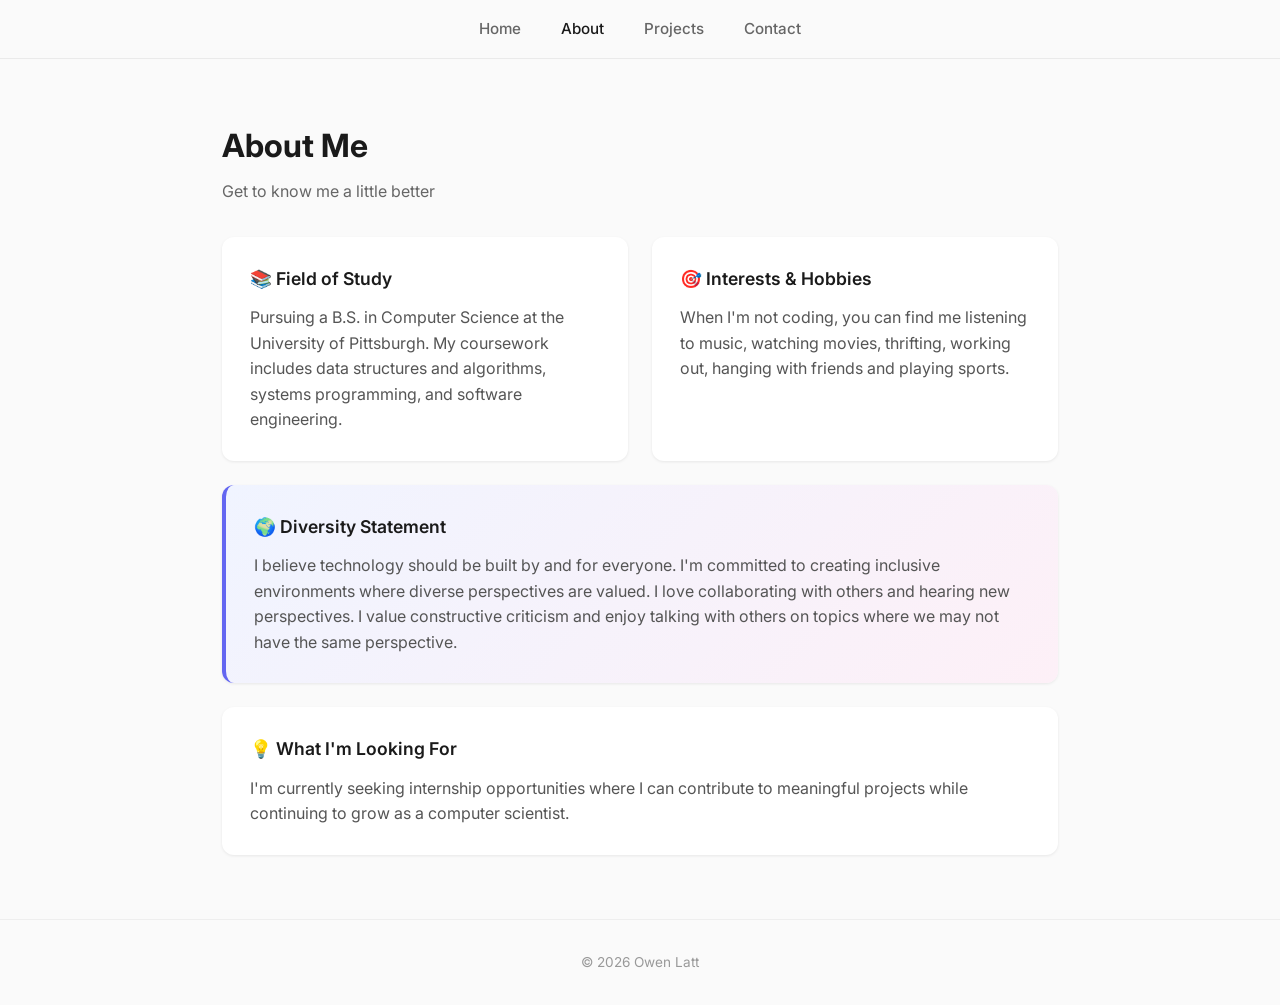
==== about.html @ 7dfe7a61 "changes" ====
<!DOCTYPE html>
<html lang="en">
<head>
  <meta charset="UTF-8">
  <meta name="viewport" content="width=device-width, initial-scale=1.0">
  <title>About | Owen Latt</title>
  <link rel="preconnect" href="https://fonts.googleapis.com">
  <link href="https://fonts.googleapis.com/css2?family=Inter:wght@400;500;600;700&display=swap" rel="stylesheet">
  <link rel="stylesheet" href="styles.css">
</head>
<body>
  <nav>
    <ul>
      <li><a href="index.html">Home</a></li>
      <li><a href="about.html" class="active">About</a></li>
      <li><a href="projects.html">Projects</a></li>
      <li><a href="contact.html">Contact</a></li>
    </ul>
  </nav>

  <div class="container">
    <div class="page-header">
      <h1>About Me</h1>
      <p>Get to know me a little better</p>
    </div>

    <div class="about-grid">
      <div class="about-card">
        <h3>📚 Field of Study</h3>
        <p>
          Pursuing a B.S. in Computer Science at the University of Pittsburgh. 
          My coursework includes data structures and algorithms, systems programming, 
          and software engineering. 
        </p>
      </div>

      <div class="about-card">
        <h3>🎯 Interests & Hobbies</h3>
        <p>
          When I'm not coding, you can find me listening to music, watching movies, thrifting, working out, hanging with friends and playing sports.
        </p>
      </div>

      <div class="about-card full-width diversity-card">
        <h3>🌍 Diversity Statement</h3>
        <p>
          I believe technology should be built by and for everyone. I'm committed 
          to creating inclusive environments where diverse perspectives are valued. 
          I love collaborating with others and hearing new perspectives. I value
          constructive criticism and enjoy talking with others on topics where 
          we may not have the same perspective. 
        </p>
      </div>

      <div class="about-card full-width">
        <h3>💡 What I'm Looking For</h3>
        <p>
          I'm currently seeking internship opportunities where I can contribute to 
          meaningful projects while continuing to grow as a computer scientist. 
        </p>
      </div>
    </div>
  </div>

  <footer>
    <p>© 2026 Owen Latt</p>
  </footer>
</body>
</html>
---- styles.css ----
/* ===== BASE STYLES ===== */
* { margin: 0; padding: 0; box-sizing: border-box; }

body {
  font-family: 'Inter', -apple-system, BlinkMacSystemFont, sans-serif;
  background: #fafafa;
  color: #1a1a1a;
  line-height: 1.6;
}

.container {
  max-width: 900px;
  margin: 0 auto;
  padding: 0 2rem;
}

/* ===== NAVIGATION ===== */
nav {
  position: fixed;
  top: 0;
  width: 100%;
  background: rgba(250, 250, 250, 0.9);
  backdrop-filter: blur(10px);
  border-bottom: 1px solid #eaeaea;
  z-index: 100;
  padding: 1rem 2rem;
}

nav ul {
  max-width: 1200px;
  margin: 0 auto;
  display: flex;
  justify-content: center;
  gap: 2.5rem;
  list-style: none;
}

nav a {
  text-decoration: none;
  color: #666;
  font-size: 0.95rem;
  font-weight: 500;
  transition: color 0.2s;
}

nav a:hover, nav a.active {
  color: #1a1a1a;
}

/* ===== HERO SECTION ===== */
.hero {
  min-height: 100vh;
  display: flex;
  flex-direction: column;
  justify-content: center;
  padding-top: 80px;
}

.hero-content {
  display: flex;
  align-items: center;
  gap: 3rem;
}

.hero-text h1 {
  font-size: 2.5rem;
  font-weight: 700;
  margin-bottom: 0.5rem;
}

.wave {
  display: inline-block;
  animation: wave 2s infinite;
  transform-origin: 70% 70%;
}

@keyframes wave {
  0%, 100% { transform: rotate(0deg); }
  25% { transform: rotate(20deg); }
  50% { transform: rotate(0deg); }
  75% { transform: rotate(20deg); }
}

.tagline {
  font-size: 1.25rem;
  color: #666;
  margin-bottom: 0.75rem;
}

.bio {
  color: #555;
  margin-bottom: 1.25rem;
  max-width: 500px;
}

.profile-img {
  width: 180px;
  height: 180px;
  border-radius: 50%;
  object-fit: cover;
  border: 4px solid #eee;
}

/* ===== QUICK LINKS ===== */
.quick-links {
  display: flex;
  gap: 0.75rem;
  margin-bottom: 1.5rem;
}

.quick-link {
  display: flex;
  align-items: center;
  gap: 0.4rem;
  padding: 0.5rem 1rem;
  background: white;
  border: 1.5px solid #e0e0e0;
  border-radius: 8px;
  text-decoration: none;
  color: #1a1a1a;
  font-size: 0.85rem;
  font-weight: 500;
  transition: all 0.2s;
}

.quick-link:hover {
  border-color: #1a1a1a;
  transform: translateY(-2px);
  box-shadow: 0 2px 8px rgba(0,0,0,0.08);
}

.quick-link svg {
  width: 16px;
  height: 16px;
}

/* ===== BUTTONS ===== */
.hero-cta {
  display: flex;
  gap: 1rem;
}

.hero-cta a, .btn {
  padding: 0.6rem 1.2rem;
  border-radius: 8px;
  text-decoration: none;
  font-weight: 500;
  font-size: 0.9rem;
  transition: all 0.2s;
}

.btn-primary { background: #1a1a1a; color: white; }
.btn-primary:hover { background: #333; }
.btn-secondary { border: 1.5px solid #ddd; color: #1a1a1a; }
.btn-secondary:hover { border-color: #1a1a1a; }

/* ===== SECTIONS ===== */
.section { padding: 4rem 0; }

.section-title {
  font-size: 1.75rem;
  font-weight: 700;
  margin-bottom: 2rem;
  position: relative;
  display: inline-block;
}

.section-title::after {
  content: '';
  position: absolute;
  bottom: -8px;
  left: 0;
  width: 40px;
  height: 3px;
  background: #1a1a1a;
  border-radius: 2px;
}

/* ===== PAGE HEADER (for subpages) ===== */
.page-header {
  padding-top: 120px;
  padding-bottom: 2rem;
}

.page-header h1 {
  font-size: 2rem;
  font-weight: 700;
}

.page-header p {
  color: #666;
  margin-top: 0.5rem;
}

/* ===== ABOUT STYLES ===== */
.about-preview {
  background: white;
  border-radius: 16px;
  padding: 2rem;
  box-shadow: 0 1px 3px rgba(0,0,0,0.08);
}

.about-preview p {
  color: #555;
  margin-bottom: 1rem;
}

.view-more {
  color: #1a1a1a;
  font-weight: 600;
  text-decoration: none;
  display: inline-flex;
  align-items: center;
  gap: 0.3rem;
}

.view-more:hover { text-decoration: underline; }

.about-grid {
  display: grid;
  grid-template-columns: 1fr 1fr;
  gap: 1.5rem;
  margin-bottom: 2rem;
}

.about-card {
  background: white;
  padding: 1.75rem;
  border-radius: 12px;
  box-shadow: 0 1px 3px rgba(0,0,0,0.08);
}

.about-card h3 {
  font-size: 1.1rem;
  font-weight: 600;
  margin-bottom: 0.75rem;
}

.about-card p { color: #555; }

.about-card.full-width {
  grid-column: 1 / -1;
}

.diversity-card {
  background: linear-gradient(135deg, #f0f4ff 0%, #fdf0f7 100%);
  border-left: 4px solid #6366f1;
}

/* ===== PROJECT STYLES ===== */
.projects-grid {
  display: grid;
  gap: 1.5rem;
}

.project-card {
  background: white;
  border-radius: 12px;
  padding: 1.75rem;
  box-shadow: 0 1px 3px rgba(0,0,0,0.08);
  transition: transform 0.2s, box-shadow 0.2s;
}

.project-card:hover {
  transform: translateY(-2px);
  box-shadow: 0 4px 12px rgba(0,0,0,0.1);
}

.project-card h3 {
  font-size: 1.15rem;
  font-weight: 600;
  margin-bottom: 0.5rem;
}

.project-card p {
  color: #555;
  font-size: 0.95rem;
  margin-bottom: 1rem;
}

.project-tags {
  display: flex;
  flex-wrap: wrap;
  gap: 0.5rem;
  margin-bottom: 1rem;
}

.tag {
  background: #f0f0f0;
  color: #555;
  padding: 0.3rem 0.7rem;
  border-radius: 6px;
  font-size: 0.8rem;
  font-weight: 500;
}

.project-links {
  display: flex;
  gap: 1rem;
}

.project-links a {
  color: #1a1a1a;
  text-decoration: none;
  font-size: 0.9rem;
  font-weight: 500;
}

.project-links a:hover { text-decoration: underline; }

/* ===== CONTACT STYLES ===== */
.contact-intro {
  max-width: 600px;
  margin-bottom: 3rem;
}

.contact-intro p {
  color: #555;
  font-size: 1.1rem;
}

.contact-methods {
  display: grid;
  grid-template-columns: repeat(auto-fit, minmax(280px, 1fr));
  gap: 1.5rem;
}

.contact-card {
  background: white;
  padding: 2rem;
  border-radius: 12px;
  box-shadow: 0 1px 3px rgba(0,0,0,0.08);
  text-align: center;
  transition: transform 0.2s;
}

.contact-card:hover {
  transform: translateY(-3px);
}

.contact-card .icon {
  font-size: 2rem;
  margin-bottom: 1rem;
}

.contact-card h3 {
  font-size: 1.1rem;
  font-weight: 600;
  margin-bottom: 0.5rem;
}

.contact-card p {
  color: #666;
  font-size: 0.9rem;
  margin-bottom: 1rem;
}

.contact-card a {
  color: #1a1a1a;
  font-weight: 600;
  text-decoration: none;
}

.contact-card a:hover { text-decoration: underline; }

/* ===== EDUCATION STYLES ===== */
.education-card {
  background: white;
  border-radius: 12px;
  padding: 1.5rem;
  box-shadow: 0 1px 3px rgba(0,0,0,0.08);
}

.education-header {
  display: flex;
  align-items: center;
  gap: 16px;
  margin-bottom: 16px;
}

.education-logo {
  width: 48px;
  height: 48px;
  border-radius: 8px;
  background: #003594;
  display: flex;
  align-items: center;
  justify-content: center;
}

.education-logo span {
  color: #FFB81C;
  font-weight: 700;
  font-size: 18px;
}

.education-school {
  font-weight: 500;
  font-size: 16px;
  margin: 0;
}

.education-degree {
  font-size: 13px;
  color: #666;
  margin: 0;
}

.education-stats {
  display: grid;
  grid-template-columns: 1fr 1fr;
  gap: 12px;
  padding: 12px 0;
  border-top: 1px solid #eee;
}

.stat-label {
  font-size: 11px;
  color: #999;
  margin: 0 0 2px;
  text-transform: uppercase;
  letter-spacing: 0.5px;
}

.stat-value {
  font-size: 18px;
  font-weight: 500;
  margin: 0;
}

.education-section {
  padding-top: 12px;
  border-top: 1px solid #eee;
}

.education-section-label {
  font-size: 11px;
  color: #999;
  margin: 0 0 8px;
  text-transform: uppercase;
  letter-spacing: 0.5px;
}

.deans-list-tags {
  display: flex;
  gap: 8px;
  flex-wrap: wrap;
}

.deans-tag {
  background: #e6f4ea;
  color: #1e7e34;
  font-size: 12px;
  padding: 5px 12px;
  border-radius: 6px;
  font-weight: 500;
}

.coursework-tags {
  display: flex;
  gap: 6px;
  flex-wrap: wrap;
}

.course-tag {
  background: #f5f5f5;
  font-size: 12px;
  padding: 5px 12px;
  border-radius: 6px;
}

/* ===== FLOATING GAME ICON ===== */
.game-trigger-container {
  position: fixed;
  bottom: 24px;
  left: 24px;
  width: 75px;
  height: 90px;
  z-index: 50;
}

.game-trigger {
  position: absolute;
  top: 0;
  left: 0;
  width: 75px;
  height: 75px;
  cursor: pointer;
  font-size: 55px;
  display: flex;
  align-items: center;
  justify-content: center;
  transition: transform 0.2s;
  animation: float 3s ease-in-out infinite;
  text-decoration: none;
}

.game-trigger:hover {
  animation: wobble 0.5s ease-in-out;
  transform: rotate(-15deg) scale(1.15);
}

@keyframes float {
  0%, 100% { transform: translateY(0) rotate(-20deg); }
  50% { transform: translateY(-8px) rotate(-12deg); }
}

.game-trigger-shadow {
  position: absolute;
  bottom: 0;
  left: 50%;
  transform: translateX(-50%);
  width: 40px;
  height: 12px;
  background: rgba(0, 0, 0, 0.2);
  border-radius: 50%;
  animation: shadow-pulse 3s ease-in-out infinite;
}

@keyframes shadow-pulse {
  0%, 100% { 
    transform: translateX(-50%) scale(1);
    opacity: 0.3;
  }
  50% { 
    transform: translateX(-50%) scale(0.8);
    opacity: 0.15;
  }
}

@keyframes float {
  0%, 100% { transform: translateY(0); }
  50% { transform: translateY(-6px); }
}

@keyframes wobble {
  0%, 100% { transform: rotate(0deg) scale(1.1); }
  25% { transform: rotate(-10deg) scale(1.1); }
  75% { transform: rotate(10deg) scale(1.1); }
}

/* Game Modal */
.game-modal {
  display: none;
  position: fixed;
  top: 0;
  left: 0;
  width: 100%;
  height: 100%;
  background: rgba(0, 0, 0, 0.8);
  z-index: 1000;
  justify-content: center;
  align-items: center;
}

.game-modal.active {
  display: flex;
}

.game-modal-content {
  background: white;
  border-radius: 12px;
  width: 90%;
  max-width: 800px;
  max-height: 90vh;
  overflow: hidden;
  position: relative;
}

.game-modal-header {
  display: flex;
  justify-content: space-between;
  align-items: center;
  padding: 1rem 1.25rem;
  border-bottom: 1px solid #eee;
}

.game-modal-header h3 {
  margin: 0;
  font-size: 1.1rem;
  font-weight: 600;
}

.game-modal-close {
  background: none;
  border: none;
  font-size: 24px;
  cursor: pointer;
  color: #666;
  padding: 0;
  line-height: 1;
}

.game-modal-close:hover {
  color: #1a1a1a;
}

.game-modal-body {
  padding: 0;
  height: 70vh;
}

.game-modal-body iframe {
  width: 100%;
  height: 100%;
  border: none;
}

/* ===== FOOTER ===== */
footer {
  text-align: center;
  padding: 2rem;
  color: #999;
  font-size: 0.85rem;
  border-top: 1px solid #eee;
  margin-top: 4rem;
}

/* ===== RESPONSIVE ===== */
@media (max-width: 768px) {
  .hero-content { flex-direction: column-reverse; text-align: center; }
  .quick-links { justify-content: center; flex-wrap: wrap; }
  .hero-cta { justify-content: center; }
  .about-grid { grid-template-columns: 1fr; }
  nav ul { gap: 1.5rem; }
}
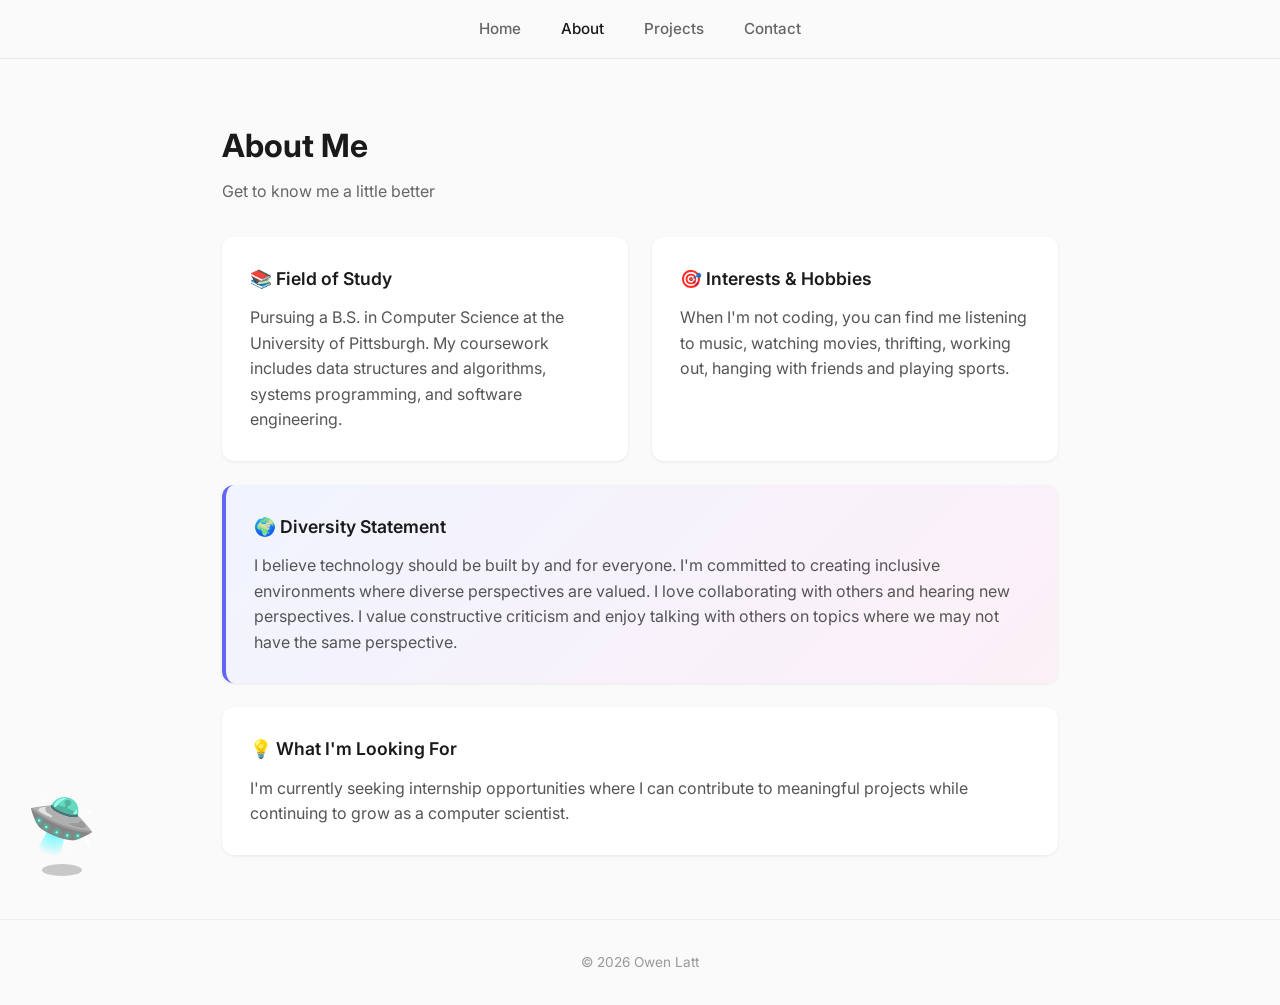
==== commit ac0d0751: "updates" ====
--- a/about.html
+++ b/about.html
@@ -65,5 +65,15 @@
   <footer>
     <p>© 2026 Owen Latt</p>
   </footer>
+  <!-- Floating Game Icon -->
+  <div class="game-trigger-container">
+    <a href="game.html" target="_blank" class="game-trigger">🛸</a>
+    <div class="game-trigger-shadow"></div>
+  </div>
+
+  <script src="projects.js"></script>
+  <script>
+    renderProjects('all-projects', false);
+  </script>
 </body>
 </html>
--- a/styles.css
+++ b/styles.css
@@ -469,6 +469,53 @@
   border-radius: 6px;
 }
 
+/* ===== PHOTO STRIP ===== */
+.photo-strip {
+  padding: 2rem 0;
+  overflow: hidden;
+}
+
+.photo-strip-container {
+  display: flex;
+  gap: 1rem;
+  justify-content: center;
+}
+
+.photo-item {
+  flex: 0 0 auto;
+  width: 200px;
+  height: 150px;
+  border-radius: 12px;
+  overflow: hidden;
+  box-shadow: 0 2px 8px rgba(0, 0, 0, 0.1);
+  transition: transform 0.3s, box-shadow 0.3s;
+}
+
+.photo-item:hover {
+  transform: translateY(-4px) scale(1.02);
+  box-shadow: 0 8px 20px rgba(0, 0, 0, 0.15);
+}
+
+.photo-item img {
+  width: 100%;
+  height: 100%;
+  object-fit: cover;
+}
+
+@media (max-width: 768px) {
+  .photo-strip-container {
+    justify-content: flex-start;
+    overflow-x: auto;
+    padding: 0 1rem;
+    -webkit-overflow-scrolling: touch;
+  }
+  
+  .photo-item {
+    width: 160px;
+    height: 120px;
+  }
+}
+
 /* ===== FLOATING GAME ICON ===== */
 .game-trigger-container {
   position: fixed;
@@ -491,13 +538,28 @@
   align-items: center;
   justify-content: center;
   transition: transform 0.2s;
-  animation: float 3s ease-in-out infinite;
+  animation: float 3s ease-in-out infinite, glow 2s ease-in-out infinite;
   text-decoration: none;
+  border-radius: 50%;
 }
 
 .game-trigger:hover {
-  animation: wobble 0.5s ease-in-out;
+  animation: wobble 0.5s ease-in-out, glow 1s ease-in-out infinite;
   transform: rotate(-15deg) scale(1.15);
+}
+
+@keyframes float {
+  0%, 100% { transform: translateY(0) rotate(-20deg); }
+  50% { transform: translateY(-8px) rotate(-12deg); }
+}
+
+@keyframes glow {
+  0%, 100% { 
+    filter: drop-shadow(0 0 8px rgba(100, 180, 255, 1));
+  }
+  50% { 
+    filter: drop-shadow(0 0 20px rgba(180, 100, 255, 1)) drop-shadow(0 0 40px rgba(100, 180, 255, 1));
+  }
 }
 
 @keyframes float {
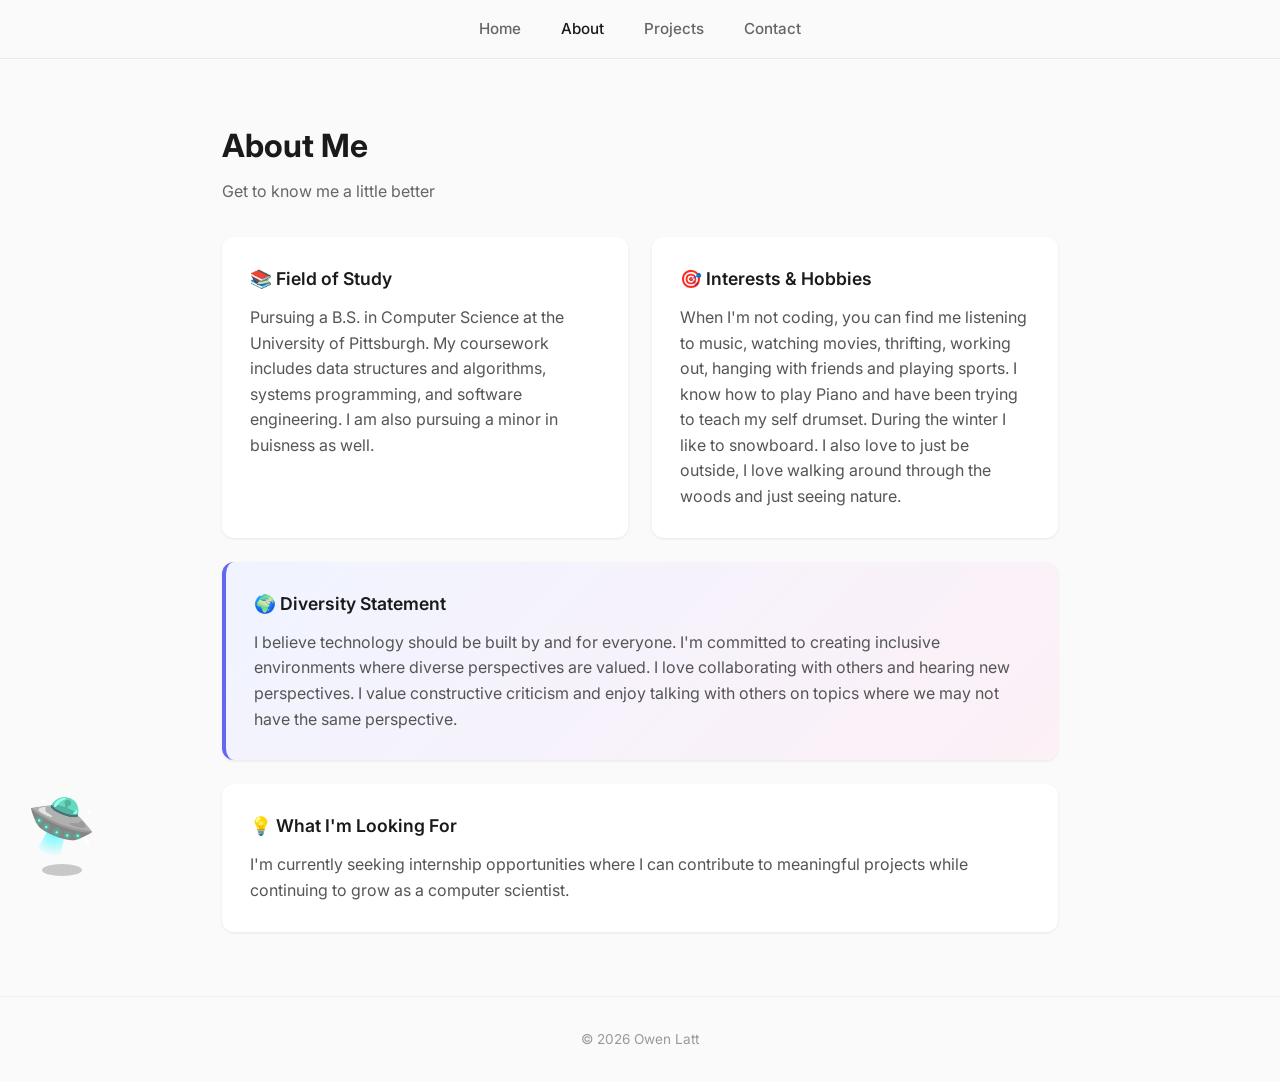
==== commit 30872838: "added photos and clean up" ====
--- a/about.html
+++ b/about.html
@@ -30,7 +30,7 @@
         <p>
           Pursuing a B.S. in Computer Science at the University of Pittsburgh. 
           My coursework includes data structures and algorithms, systems programming, 
-          and software engineering. 
+          and software engineering. I am also pursuing a minor in buisness as well.
         </p>
       </div>
 
@@ -38,6 +38,8 @@
         <h3>🎯 Interests & Hobbies</h3>
         <p>
           When I'm not coding, you can find me listening to music, watching movies, thrifting, working out, hanging with friends and playing sports.
+          I know how to play Piano and have been trying to teach my self drumset. During the winter I like to snowboard. I also love to 
+          just be outside, I love walking around through the woods and just seeing nature.
         </p>
       </div>
 
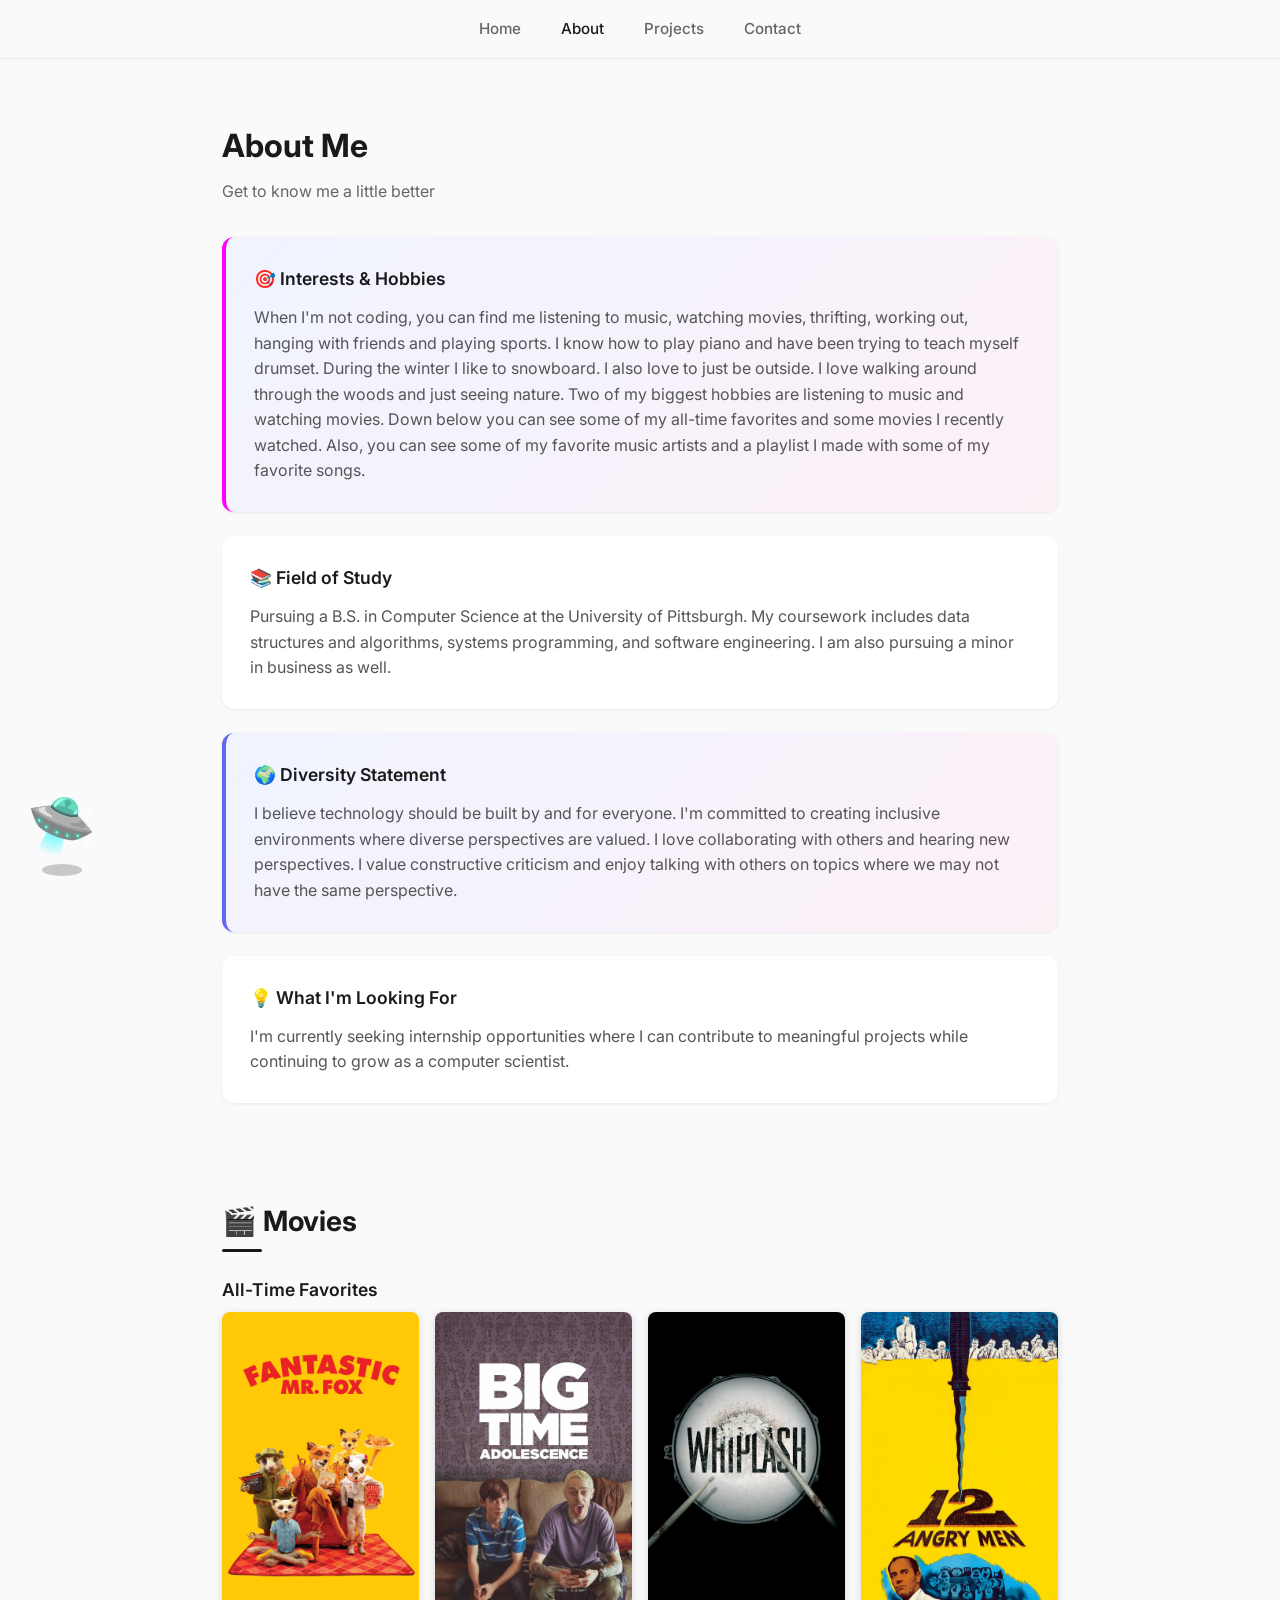
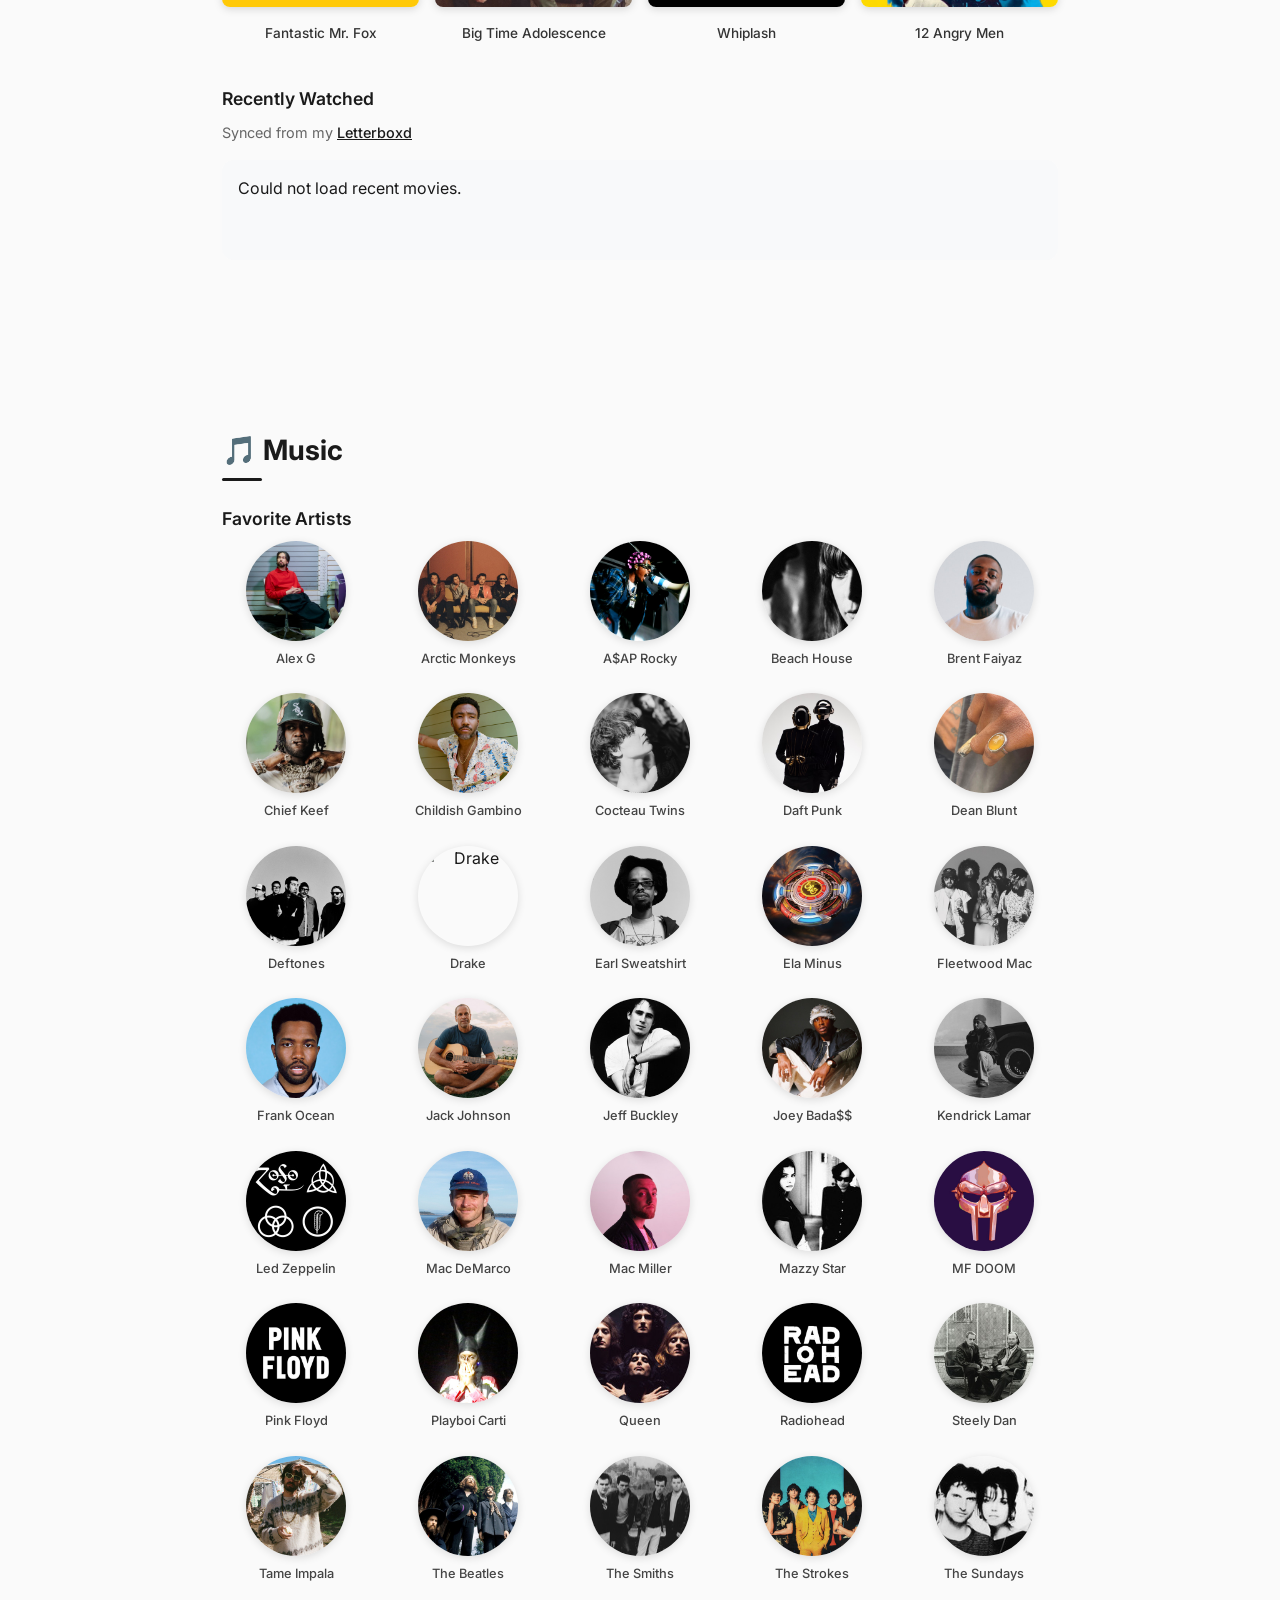
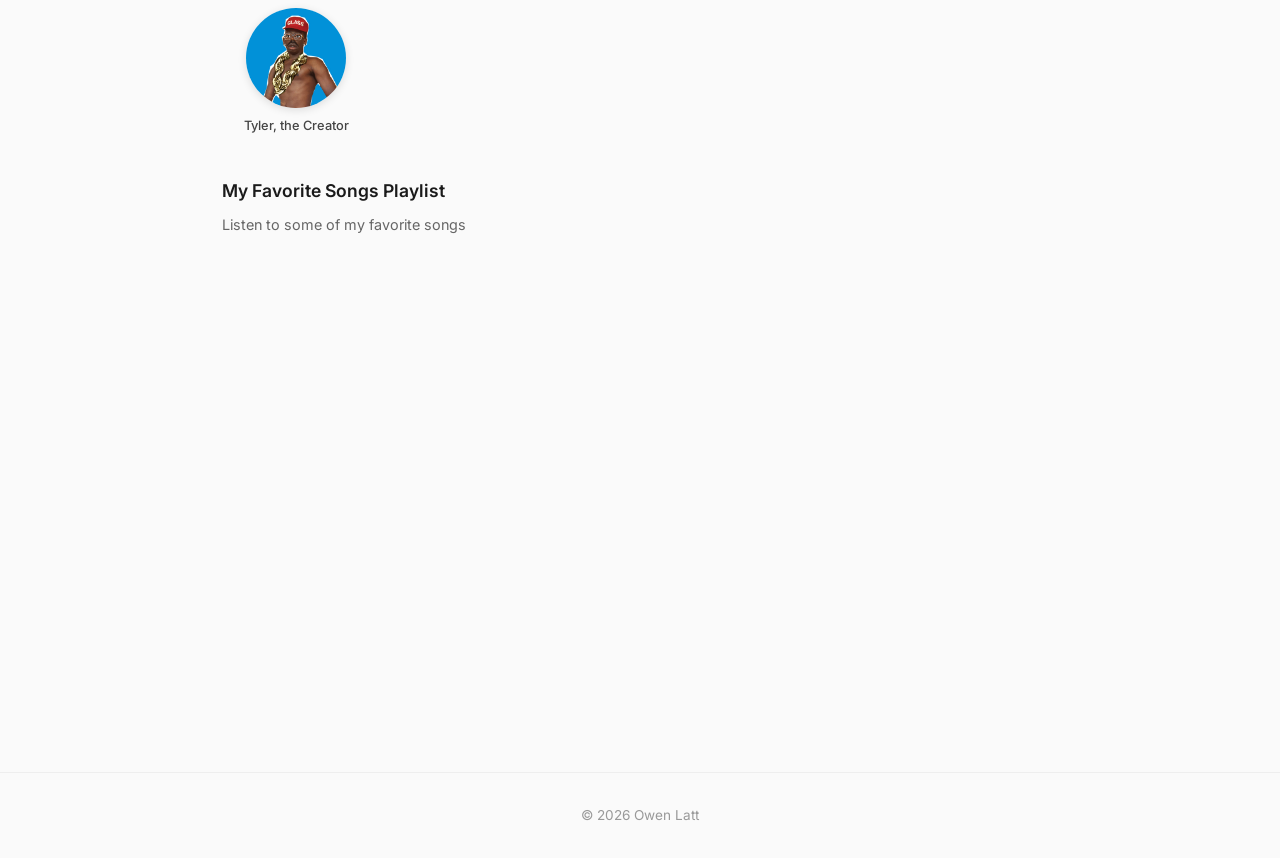
==== commit fc1b74db: "about page and more" ====
--- a/about.html
+++ b/about.html
@@ -25,21 +25,23 @@
     </div>
 
     <div class="about-grid">
-      <div class="about-card">
+      <div class="about-card full-width aboutme-card">
+        <h3>🎯 Interests & Hobbies</h3>
+        <p>
+          When I'm not coding, you can find me listening to music, watching movies, thrifting, working out, hanging with friends and playing sports.
+          I know how to play piano and have been trying to teach myself drumset. During the winter I like to snowboard. I also love to 
+          just be outside. I love walking around through the woods and just seeing nature.
+          Two of my biggest hobbies are listening to music and watching movies. Down below you can see some of my all-time favorites and some movies 
+          I recently watched. Also, you can see some of my favorite music artists and a playlist I made with some of my favorite songs.
+        </p>
+      </div>
+
+      <div class="about-card full-width">
         <h3>📚 Field of Study</h3>
         <p>
           Pursuing a B.S. in Computer Science at the University of Pittsburgh. 
           My coursework includes data structures and algorithms, systems programming, 
-          and software engineering. I am also pursuing a minor in buisness as well.
-        </p>
-      </div>
-
-      <div class="about-card">
-        <h3>🎯 Interests & Hobbies</h3>
-        <p>
-          When I'm not coding, you can find me listening to music, watching movies, thrifting, working out, hanging with friends and playing sports.
-          I know how to play Piano and have been trying to teach my self drumset. During the winter I like to snowboard. I also love to 
-          just be outside, I love walking around through the woods and just seeing nature.
+          and software engineering. I am also pursuing a minor in business as well.
         </p>
       </div>
 
@@ -62,20 +64,239 @@
         </p>
       </div>
     </div>
+
+    <!-- Movies Section -->
+    <div class="section">
+      <h2 class="section-title">🎬 Movies</h2>
+      
+      <!-- Favorite Movies -->
+      <div class="movies-subsection">
+        <h3 class="movies-subsection-title">All-Time Favorites</h3>
+        <div class="favorite-movies-grid">
+          <div class="movie-card">
+            <img src="assets/movies/fantasticmrfox.jpg" alt="Fantastic Mr. Fox">
+            <p class="movie-title">Fantastic Mr. Fox</p>
+          </div>
+          <div class="movie-card">
+            <img src="assets/movies/bigtimeadolescence.jpg" alt="Big Time Adolescence">
+            <p class="movie-title">Big Time Adolescence</p>
+          </div>
+          <div class="movie-card">
+            <img src="assets/movies/whiplash.jpg" alt="Whiplash">
+            <p class="movie-title">Whiplash</p>
+          </div>
+          <div class="movie-card">
+            <img src="assets/movies/12angrymen.jpg" alt="12 Angry Men">
+            <p class="movie-title">12 Angry Men</p>
+          </div>
+        </div>
+      </div>
+
+      <!-- Recently Watched -->
+      <div class="movies-subsection">
+        <h3 class="movies-subsection-title">Recently Watched</h3>
+        <p class="movies-subtitle">Synced from my <a href="https://letterboxd.com/0pL" target="_blank">Letterboxd</a></p>
+        <div id="letterboxd-embed-wrapper-tc" class="letterboxd-embed">
+          <p class="loading-text">Loading recent watches...</p>
+        </div>
+      </div>
+    </div>
+
+    <!-- Music Section -->
+    <div class="section">
+      <h2 class="section-title">🎵 Music</h2>
+      
+      <!-- Favorite Artists -->
+      <div class="movies-subsection">
+        <h3 class="movies-subsection-title">Favorite Artists</h3>
+        <div class="artists-grid">
+          <div class="artist-card">
+            <img src="assets/music/alexg.jpeg" alt="Alex G">
+            <p class="artist-name">Alex G</p>
+          </div>
+          <div class="artist-card">
+            <img src="assets/music/arcticmonkeys.jpeg" alt="Arctic Monkeys">
+            <p class="artist-name">Arctic Monkeys</p>
+          </div>
+          <div class="artist-card">
+            <img src="assets/music/asaprocky.jpeg" alt="A$AP Rocky">
+            <p class="artist-name">A$AP Rocky</p>
+          </div>
+          <div class="artist-card">
+            <img src="assets/music/beachhouse.jpeg" alt="Beach House">
+            <p class="artist-name">Beach House</p>
+          </div>
+          <div class="artist-card">
+            <img src="assets/music/brentfaiyaz.jpeg" alt="Brent Faiyaz">
+            <p class="artist-name">Brent Faiyaz</p>
+          </div>
+          <div class="artist-card">
+            <img src="assets/music/chiefkeef.jpeg" alt="Chief Keef">
+            <p class="artist-name">Chief Keef</p>
+          </div>
+          <div class="artist-card">
+            <img src="assets/music/childishgambino.jpeg" alt="Childish Gambino">
+            <p class="artist-name">Childish Gambino</p>
+          </div>
+          <div class="artist-card">
+            <img src="assets/music/cocteautwins.jpeg" alt="Cocteau Twins">
+            <p class="artist-name">Cocteau Twins</p>
+          </div>
+          <div class="artist-card">
+            <img src="assets/music/daftpunk.jpeg" alt="Daft Punk">
+            <p class="artist-name">Daft Punk</p>
+          </div>
+          <div class="artist-card">
+            <img src="assets/music/deanblunt.jpeg" alt="Dean Blunt">
+            <p class="artist-name">Dean Blunt</p>
+          </div>
+          <div class="artist-card">
+            <img src="assets/music/deftones.jpeg" alt="Deftones">
+            <p class="artist-name">Deftones</p>
+          </div>
+          <div class="artist-card">
+            <img src="assets/music/drake.jpeg" alt="Drake">
+            <p class="artist-name">Drake</p>
+          </div>
+          <div class="artist-card">
+            <img src="assets/music/earlsweatshirt.jpeg" alt="Earl Sweatshirt">
+            <p class="artist-name">Earl Sweatshirt</p>
+          </div>
+          <div class="artist-card">
+            <img src="assets/music/ela.jpeg" alt="Ela Minus">
+            <p class="artist-name">Ela Minus</p>
+          </div>
+          <div class="artist-card">
+            <img src="assets/music/fleetwoodmac.jpeg" alt="Fleetwood Mac">
+            <p class="artist-name">Fleetwood Mac</p>
+          </div>
+          <div class="artist-card">
+            <img src="assets/music/frankocean.jpeg" alt="Frank Ocean">
+            <p class="artist-name">Frank Ocean</p>
+          </div>
+          <div class="artist-card">
+            <img src="assets/music/jackjohnson.jpeg" alt="Jack Johnson">
+            <p class="artist-name">Jack Johnson</p>
+          </div>
+          <div class="artist-card">
+            <img src="assets/music/jeffbuckley.jpeg" alt="Jeff Buckley">
+            <p class="artist-name">Jeff Buckley</p>
+          </div>
+          <div class="artist-card">
+            <img src="assets/music/joeybadass.jpeg" alt="Joey Bada$$">
+            <p class="artist-name">Joey Bada$$</p>
+          </div>
+          <div class="artist-card">
+            <img src="assets/music/kendricklamar.jpeg" alt="Kendrick Lamar">
+            <p class="artist-name">Kendrick Lamar</p>
+          </div>
+          <div class="artist-card">
+            <img src="assets/music/ledzeppelin.jpeg" alt="Led Zeppelin">
+            <p class="artist-name">Led Zeppelin</p>
+          </div>
+          <div class="artist-card">
+            <img src="assets/music/macdemarco.jpeg" alt="Mac DeMarco">
+            <p class="artist-name">Mac DeMarco</p>
+          </div>
+          <div class="artist-card">
+            <img src="assets/music/macmiller.jpeg" alt="Mac Miller">
+            <p class="artist-name">Mac Miller</p>
+          </div>
+          <div class="artist-card">
+            <img src="assets/music/mazzystar.jpeg" alt="Mazzy Star">
+            <p class="artist-name">Mazzy Star</p>
+          </div>
+          <div class="artist-card">
+            <img src="assets/music/mfdoom.jpeg" alt="MF DOOM">
+            <p class="artist-name">MF DOOM</p>
+          </div>
+          <div class="artist-card">
+            <img src="assets/music/pinkfloyd.jpeg" alt="Pink Floyd">
+            <p class="artist-name">Pink Floyd</p>
+          </div>
+          <div class="artist-card">
+            <img src="assets/music/playboicarti.jpeg" alt="Playboi Carti">
+            <p class="artist-name">Playboi Carti</p>
+          </div>
+          <div class="artist-card">
+            <img src="assets/music/queen.jpeg" alt="Queen">
+            <p class="artist-name">Queen</p>
+          </div>
+          <div class="artist-card">
+            <img src="assets/music/radiohead.jpeg" alt="Radiohead">
+            <p class="artist-name">Radiohead</p>
+          </div>
+          <div class="artist-card">
+            <img src="assets/music/steelydan.jpeg" alt="Steely Dan">
+            <p class="artist-name">Steely Dan</p>
+          </div>
+          <div class="artist-card">
+            <img src="assets/music/tameimpala.jpeg" alt="Tame Impala">
+            <p class="artist-name">Tame Impala</p>
+          </div>
+          <div class="artist-card">
+            <img src="assets/music/thebeatles.jpeg" alt="The Beatles">
+            <p class="artist-name">The Beatles</p>
+          </div>
+          <div class="artist-card">
+            <img src="assets/music/thesmiths.jpeg" alt="The Smiths">
+            <p class="artist-name">The Smiths</p>
+          </div>
+          <div class="artist-card">
+            <img src="assets/music/strokes.jpeg" alt="The Strokes">
+            <p class="artist-name">The Strokes</p>
+          </div>
+          <div class="artist-card">
+            <img src="assets/music/thesundays.jpeg" alt="The Sundays">
+            <p class="artist-name">The Sundays</p>
+          </div>
+          <div class="artist-card">
+            <img src="assets/music/tylerthecreator.jpeg" alt="Tyler, the Creator">
+            <p class="artist-name">Tyler, the Creator</p>
+          </div>
+        </div>
+      </div>
+
+      <!-- Spotify Playlist -->
+      <div class="movies-subsection">
+        <h3 class="movies-subsection-title">My Favorite Songs Playlist</h3>
+        <p class="movies-subtitle">Listen to some of my favorite songs</p>
+        <div class="spotify-embed">
+          <iframe 
+            style="border-radius:12px" 
+            src="https://open.spotify.com/embed/playlist/0D9fqJvBfReZ5Pd1TBcfDb?utm_source=generator" 
+            width="100%" 
+            height="352" 
+            frameBorder="0" 
+            allowfullscreen="" 
+            allow="autoplay; clipboard-write; encrypted-media; fullscreen; picture-in-picture" 
+            loading="lazy">
+          </iframe>
+        </div>
+      </div>
+    </div>
   </div>
 
   <footer>
     <p>© 2026 Owen Latt</p>
   </footer>
+
   <!-- Floating Game Icon -->
   <div class="game-trigger-container">
     <a href="game.html" target="_blank" class="game-trigger">🛸</a>
     <div class="game-trigger-shadow"></div>
   </div>
 
-  <script src="projects.js"></script>
   <script>
-    renderProjects('all-projects', false);
+    // Letterboxd embed
+    fetch('https://lb-embed-content.bokonon.dev?username=0pL')
+      .then(response => response.text())
+      .then(data => {
+        document.getElementById('letterboxd-embed-wrapper-tc').innerHTML = data;
+      })
+      .catch(error => {
+        document.getElementById('letterboxd-embed-wrapper-tc').innerHTML = '<p>Could not load recent movies.</p>';
+      });
   </script>
 </body>
-</html>
+</html>
--- a/styles.css
+++ b/styles.css
@@ -247,6 +247,11 @@
   border-left: 4px solid #6366f1;
 }
 
+.aboutme-card {
+  background: linear-gradient(135deg, #f0f4ff 0%, #fdf0f7 100%);
+  border-left: 4px solid #ff00ff;
+}
+
 /* ===== PROJECT STYLES ===== */
 .projects-grid {
   display: grid;
@@ -467,6 +472,137 @@
   font-size: 12px;
   padding: 5px 12px;
   border-radius: 6px;
+}
+
+/* ===== MOVIES SECTION ===== */
+.movies-subsection {
+  margin-bottom: 2.5rem;
+}
+
+.movies-subsection-title {
+  font-size: 1.1rem;
+  font-weight: 600;
+  margin-bottom: 0.5rem;
+  color: #1a1a1a;
+}
+
+.movies-subtitle {
+  font-size: 0.9rem;
+  color: #666;
+  margin-bottom: 1rem;
+}
+
+.movies-subtitle a {
+  color: #1a1a1a;
+  font-weight: 500;
+}
+
+.movies-subtitle a:hover {
+  text-decoration: underline;
+}
+
+.favorite-movies-grid {
+  display: grid;
+  grid-template-columns: repeat(4, 1fr);
+  gap: 1rem;
+}
+
+.movie-card {
+  text-align: center;
+}
+
+.movie-card img {
+  width: 100%;
+  aspect-ratio: 2/3;
+  object-fit: cover;
+  border-radius: 8px;
+  box-shadow: 0 2px 8px rgba(0, 0, 0, 0.15);
+  transition: transform 0.2s, box-shadow 0.2s;
+}
+
+.movie-card:hover img {
+  transform: translateY(-4px);
+  box-shadow: 0 8px 20px rgba(0, 0, 0, 0.2);
+}
+
+.movie-title {
+  margin-top: 0.5rem;
+  font-size: 0.85rem;
+  font-weight: 500;
+  color: #333;
+}
+
+.letterboxd-embed {
+  background: #f8f9fa;
+  border-radius: 12px;
+  padding: 1rem;
+  min-height: 100px;
+}
+
+.loading-text {
+  color: #888;
+  font-size: 0.9rem;
+  text-align: center;
+}
+
+@media (max-width: 768px) {
+  .favorite-movies-grid {
+    grid-template-columns: repeat(2, 1fr);
+  }
+}
+
+.spotify-embed {
+  border-radius: 12px;
+  overflow: hidden;
+}
+
+.spotify-embed iframe {
+  display: block;
+}
+/* ===== MUSIC ARTISTS ===== */
+.artists-grid {
+  display: grid;
+  grid-template-columns: repeat(5, 1fr);
+  gap: 1.5rem;
+}
+
+.artist-card {
+  display: flex;
+  flex-direction: column;
+  align-items: center;
+  gap: 0.5rem;
+  text-align: center;
+}
+
+.artist-card img {
+  width: 100px;
+  height: 100px;
+  border-radius: 50%;
+  object-fit: cover;
+  box-shadow: 0 2px 8px rgba(0, 0, 0, 0.12);
+  transition: transform 0.2s, box-shadow 0.2s;
+}
+
+.artist-card:hover img {
+  transform: scale(1.08);
+  box-shadow: 0 6px 16px rgba(0, 0, 0, 0.18);
+}
+
+.artist-name {
+  font-size: 0.8rem;
+  font-weight: 500;
+  color: #444;
+}
+
+@media (max-width: 768px) {
+  .artists-grid {
+    grid-template-columns: repeat(3, 1fr);
+  }
+
+  .artist-card img {
+    width: 80px;
+    height: 80px;
+  }
 }
 
 /* ===== PHOTO STRIP ===== */
@@ -555,10 +691,10 @@
 
 @keyframes glow {
   0%, 100% { 
-    filter: drop-shadow(0 0 8px rgba(100, 180, 255, 1));
+    filter: drop-shadow(0 0 8px rgb(255, 0, 187));
   }
   50% { 
-    filter: drop-shadow(0 0 20px rgba(180, 100, 255, 1)) drop-shadow(0 0 40px rgba(100, 180, 255, 1));
+    filter: drop-shadow(0 0 20px rgb(132, 0, 255)) drop-shadow(0 0 40px rgb(100, 180, 255));
   }
 }
 
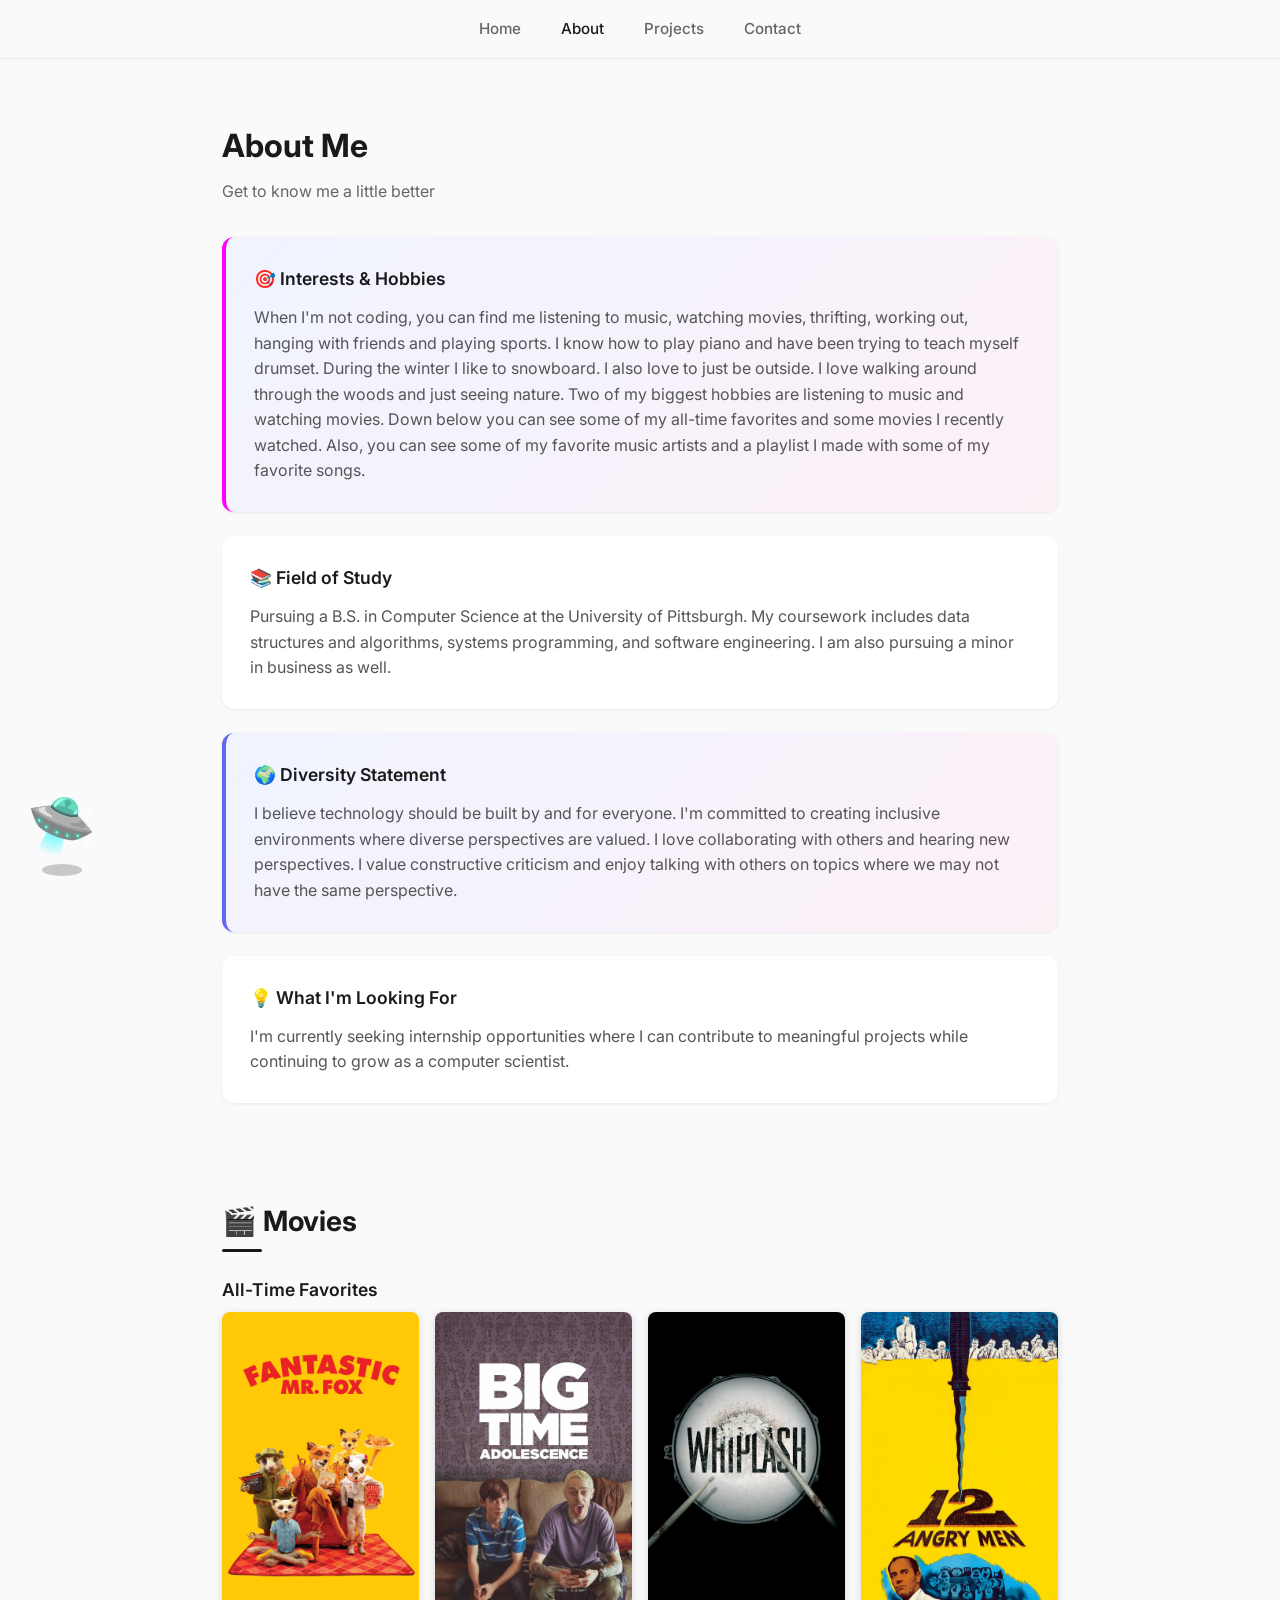
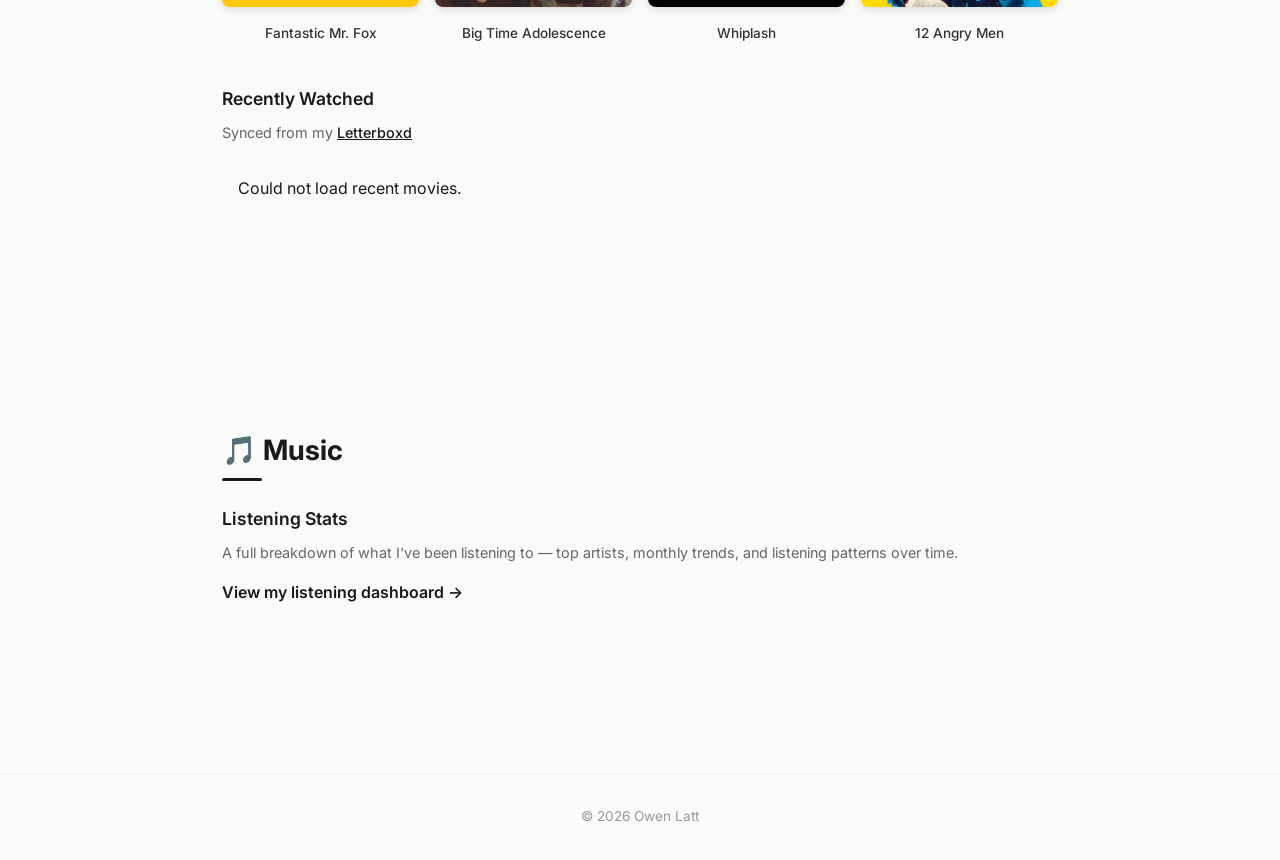
==== commit d63ddbfa: "Added Custom Music Dashboard" ====
--- a/about.html
+++ b/about.html
@@ -1,302 +1,140 @@
 <!DOCTYPE html>
 <html lang="en">
 <head>
-  <meta charset="UTF-8">
-  <meta name="viewport" content="width=device-width, initial-scale=1.0">
-  <title>About | Owen Latt</title>
-  <link rel="preconnect" href="https://fonts.googleapis.com">
-  <link href="https://fonts.googleapis.com/css2?family=Inter:wght@400;500;600;700&display=swap" rel="stylesheet">
-  <link rel="stylesheet" href="styles.css">
+<meta charset="UTF-8">
+<meta name="viewport" content="width=device-width, initial-scale=1.0">
+<title>About | Owen Latt</title>
+<link rel="preconnect" href="https://fonts.googleapis.com">
+<link href="https://fonts.googleapis.com/css2?family=Inter:wght@400;500;600;700&display=swap" rel="stylesheet">
+<link rel="stylesheet" href="styles.css">
 </head>
 <body>
-  <nav>
-    <ul>
-      <li><a href="index.html">Home</a></li>
-      <li><a href="about.html" class="active">About</a></li>
-      <li><a href="projects.html">Projects</a></li>
-      <li><a href="contact.html">Contact</a></li>
-    </ul>
-  </nav>
+<nav>
+<ul>
+<li><a href="index.html">Home</a></li>
+<li><a href="about.html" class="active">About</a></li>
+<li><a href="projects.html">Projects</a></li>
+<li><a href="contact.html">Contact</a></li>
+</ul>
+</nav>
 
-  <div class="container">
-    <div class="page-header">
-      <h1>About Me</h1>
-      <p>Get to know me a little better</p>
-    </div>
+<div class="container">
+<div class="page-header">
+<h1>About Me</h1>
+<p>Get to know me a little better</p>
+</div>
 
-    <div class="about-grid">
-      <div class="about-card full-width aboutme-card">
-        <h3>🎯 Interests & Hobbies</h3>
-        <p>
-          When I'm not coding, you can find me listening to music, watching movies, thrifting, working out, hanging with friends and playing sports.
-          I know how to play piano and have been trying to teach myself drumset. During the winter I like to snowboard. I also love to 
-          just be outside. I love walking around through the woods and just seeing nature.
-          Two of my biggest hobbies are listening to music and watching movies. Down below you can see some of my all-time favorites and some movies 
-          I recently watched. Also, you can see some of my favorite music artists and a playlist I made with some of my favorite songs.
-        </p>
-      </div>
+<div class="about-grid">
+<div class="about-card full-width aboutme-card">
+<h3>🎯 Interests & Hobbies</h3>
+<p>
+When I'm not coding, you can find me listening to music, watching movies, thrifting, working out, hanging with friends and playing sports.
+I know how to play piano and have been trying to teach myself drumset. During the winter I like to snowboard. I also love to
+just be outside. I love walking around through the woods and just seeing nature.
+Two of my biggest hobbies are listening to music and watching movies. Down below you can see some of my all-time favorites and some movies
+I recently watched. Also, you can see some of my favorite music artists and a playlist I made with some of my favorite songs.
+</p>
+</div>
 
-      <div class="about-card full-width">
-        <h3>📚 Field of Study</h3>
-        <p>
-          Pursuing a B.S. in Computer Science at the University of Pittsburgh. 
-          My coursework includes data structures and algorithms, systems programming, 
-          and software engineering. I am also pursuing a minor in business as well.
-        </p>
-      </div>
+<div class="about-card full-width">
+<h3>📚 Field of Study</h3>
+<p>
+Pursuing a B.S. in Computer Science at the University of Pittsburgh.
+My coursework includes data structures and algorithms, systems programming,
+and software engineering. I am also pursuing a minor in business as well.
+</p>
+</div>
 
-      <div class="about-card full-width diversity-card">
-        <h3>🌍 Diversity Statement</h3>
-        <p>
-          I believe technology should be built by and for everyone. I'm committed 
-          to creating inclusive environments where diverse perspectives are valued. 
-          I love collaborating with others and hearing new perspectives. I value
-          constructive criticism and enjoy talking with others on topics where 
-          we may not have the same perspective. 
-        </p>
-      </div>
+<div class="about-card full-width diversity-card">
+<h3>🌍 Diversity Statement</h3>
+<p>
+I believe technology should be built by and for everyone. I'm committed
+to creating inclusive environments where diverse perspectives are valued.
+I love collaborating with others and hearing new perspectives. I value
+constructive criticism and enjoy talking with others on topics where
+we may not have the same perspective.
+</p>
+</div>
 
-      <div class="about-card full-width">
-        <h3>💡 What I'm Looking For</h3>
-        <p>
-          I'm currently seeking internship opportunities where I can contribute to 
-          meaningful projects while continuing to grow as a computer scientist. 
-        </p>
-      </div>
-    </div>
+<div class="about-card full-width">
+<h3>💡 What I'm Looking For</h3>
+<p>
+I'm currently seeking internship opportunities where I can contribute to
+meaningful projects while continuing to grow as a computer scientist.
+</p>
+</div>
+</div>
 
-    <!-- Movies Section -->
-    <div class="section">
-      <h2 class="section-title">🎬 Movies</h2>
-      
-      <!-- Favorite Movies -->
-      <div class="movies-subsection">
-        <h3 class="movies-subsection-title">All-Time Favorites</h3>
-        <div class="favorite-movies-grid">
-          <div class="movie-card">
-            <img src="assets/movies/fantasticmrfox.jpg" alt="Fantastic Mr. Fox">
-            <p class="movie-title">Fantastic Mr. Fox</p>
-          </div>
-          <div class="movie-card">
-            <img src="assets/movies/bigtimeadolescence.jpg" alt="Big Time Adolescence">
-            <p class="movie-title">Big Time Adolescence</p>
-          </div>
-          <div class="movie-card">
-            <img src="assets/movies/whiplash.jpg" alt="Whiplash">
-            <p class="movie-title">Whiplash</p>
-          </div>
-          <div class="movie-card">
-            <img src="assets/movies/12angrymen.jpg" alt="12 Angry Men">
-            <p class="movie-title">12 Angry Men</p>
-          </div>
-        </div>
-      </div>
+<!-- Movies Section -->
+<div class="section">
+<h2 class="section-title">🎬 Movies</h2>
 
-      <!-- Recently Watched -->
-      <div class="movies-subsection">
-        <h3 class="movies-subsection-title">Recently Watched</h3>
-        <p class="movies-subtitle">Synced from my <a href="https://letterboxd.com/0pL" target="_blank">Letterboxd</a></p>
-        <div id="letterboxd-embed-wrapper-tc" class="letterboxd-embed">
-          <p class="loading-text">Loading recent watches...</p>
-        </div>
-      </div>
-    </div>
+<!-- Favorite Movies -->
+<div class="movies-subsection">
+<h3 class="movies-subsection-title">All-Time Favorites</h3>
+<div class="favorite-movies-grid">
+<div class="movie-card">
+<img src="assets/movies/fantasticmrfox.jpg" alt="Fantastic Mr. Fox">
+<p class="movie-title">Fantastic Mr. Fox</p>
+</div>
+<div class="movie-card">
+<img src="assets/movies/bigtimeadolescence.jpg" alt="Big Time Adolescence">
+<p class="movie-title">Big Time Adolescence</p>
+</div>
+<div class="movie-card">
+<img src="assets/movies/whiplash.jpg" alt="Whiplash">
+<p class="movie-title">Whiplash</p>
+</div>
+<div class="movie-card">
+<img src="assets/movies/12angrymen.jpg" alt="12 Angry Men">
+<p class="movie-title">12 Angry Men</p>
+</div>
+</div>
+</div>
 
-    <!-- Music Section -->
-    <div class="section">
-      <h2 class="section-title">🎵 Music</h2>
-      
-      <!-- Favorite Artists -->
-      <div class="movies-subsection">
-        <h3 class="movies-subsection-title">Favorite Artists</h3>
-        <div class="artists-grid">
-          <div class="artist-card">
-            <img src="assets/music/alexg.jpeg" alt="Alex G">
-            <p class="artist-name">Alex G</p>
-          </div>
-          <div class="artist-card">
-            <img src="assets/music/arcticmonkeys.jpeg" alt="Arctic Monkeys">
-            <p class="artist-name">Arctic Monkeys</p>
-          </div>
-          <div class="artist-card">
-            <img src="assets/music/asaprocky.jpeg" alt="A$AP Rocky">
-            <p class="artist-name">A$AP Rocky</p>
-          </div>
-          <div class="artist-card">
-            <img src="assets/music/beachhouse.jpeg" alt="Beach House">
-            <p class="artist-name">Beach House</p>
-          </div>
-          <div class="artist-card">
-            <img src="assets/music/brentfaiyaz.jpeg" alt="Brent Faiyaz">
-            <p class="artist-name">Brent Faiyaz</p>
-          </div>
-          <div class="artist-card">
-            <img src="assets/music/chiefkeef.jpeg" alt="Chief Keef">
-            <p class="artist-name">Chief Keef</p>
-          </div>
-          <div class="artist-card">
-            <img src="assets/music/childishgambino.jpeg" alt="Childish Gambino">
-            <p class="artist-name">Childish Gambino</p>
-          </div>
-          <div class="artist-card">
-            <img src="assets/music/cocteautwins.jpeg" alt="Cocteau Twins">
-            <p class="artist-name">Cocteau Twins</p>
-          </div>
-          <div class="artist-card">
-            <img src="assets/music/daftpunk.jpeg" alt="Daft Punk">
-            <p class="artist-name">Daft Punk</p>
-          </div>
-          <div class="artist-card">
-            <img src="assets/music/deanblunt.jpeg" alt="Dean Blunt">
-            <p class="artist-name">Dean Blunt</p>
-          </div>
-          <div class="artist-card">
-            <img src="assets/music/deftones.jpeg" alt="Deftones">
-            <p class="artist-name">Deftones</p>
-          </div>
-          <div class="artist-card">
-            <img src="assets/music/drake.jpeg" alt="Drake">
-            <p class="artist-name">Drake</p>
-          </div>
-          <div class="artist-card">
-            <img src="assets/music/earlsweatshirt.jpeg" alt="Earl Sweatshirt">
-            <p class="artist-name">Earl Sweatshirt</p>
-          </div>
-          <div class="artist-card">
-            <img src="assets/music/ela.jpeg" alt="Ela Minus">
-            <p class="artist-name">Ela Minus</p>
-          </div>
-          <div class="artist-card">
-            <img src="assets/music/fleetwoodmac.jpeg" alt="Fleetwood Mac">
-            <p class="artist-name">Fleetwood Mac</p>
-          </div>
-          <div class="artist-card">
-            <img src="assets/music/frankocean.jpeg" alt="Frank Ocean">
-            <p class="artist-name">Frank Ocean</p>
-          </div>
-          <div class="artist-card">
-            <img src="assets/music/jackjohnson.jpeg" alt="Jack Johnson">
-            <p class="artist-name">Jack Johnson</p>
-          </div>
-          <div class="artist-card">
-            <img src="assets/music/jeffbuckley.jpeg" alt="Jeff Buckley">
-            <p class="artist-name">Jeff Buckley</p>
-          </div>
-          <div class="artist-card">
-            <img src="assets/music/joeybadass.jpeg" alt="Joey Bada$$">
-            <p class="artist-name">Joey Bada$$</p>
-          </div>
-          <div class="artist-card">
-            <img src="assets/music/kendricklamar.jpeg" alt="Kendrick Lamar">
-            <p class="artist-name">Kendrick Lamar</p>
-          </div>
-          <div class="artist-card">
-            <img src="assets/music/ledzeppelin.jpeg" alt="Led Zeppelin">
-            <p class="artist-name">Led Zeppelin</p>
-          </div>
-          <div class="artist-card">
-            <img src="assets/music/macdemarco.jpeg" alt="Mac DeMarco">
-            <p class="artist-name">Mac DeMarco</p>
-          </div>
-          <div class="artist-card">
-            <img src="assets/music/macmiller.jpeg" alt="Mac Miller">
-            <p class="artist-name">Mac Miller</p>
-          </div>
-          <div class="artist-card">
-            <img src="assets/music/mazzystar.jpeg" alt="Mazzy Star">
-            <p class="artist-name">Mazzy Star</p>
-          </div>
-          <div class="artist-card">
-            <img src="assets/music/mfdoom.jpeg" alt="MF DOOM">
-            <p class="artist-name">MF DOOM</p>
-          </div>
-          <div class="artist-card">
-            <img src="assets/music/pinkfloyd.jpeg" alt="Pink Floyd">
-            <p class="artist-name">Pink Floyd</p>
-          </div>
-          <div class="artist-card">
-            <img src="assets/music/playboicarti.jpeg" alt="Playboi Carti">
-            <p class="artist-name">Playboi Carti</p>
-          </div>
-          <div class="artist-card">
-            <img src="assets/music/queen.jpeg" alt="Queen">
-            <p class="artist-name">Queen</p>
-          </div>
-          <div class="artist-card">
-            <img src="assets/music/radiohead.jpeg" alt="Radiohead">
-            <p class="artist-name">Radiohead</p>
-          </div>
-          <div class="artist-card">
-            <img src="assets/music/steelydan.jpeg" alt="Steely Dan">
-            <p class="artist-name">Steely Dan</p>
-          </div>
-          <div class="artist-card">
-            <img src="assets/music/tameimpala.jpeg" alt="Tame Impala">
-            <p class="artist-name">Tame Impala</p>
-          </div>
-          <div class="artist-card">
-            <img src="assets/music/thebeatles.jpeg" alt="The Beatles">
-            <p class="artist-name">The Beatles</p>
-          </div>
-          <div class="artist-card">
-            <img src="assets/music/thesmiths.jpeg" alt="The Smiths">
-            <p class="artist-name">The Smiths</p>
-          </div>
-          <div class="artist-card">
-            <img src="assets/music/strokes.jpeg" alt="The Strokes">
-            <p class="artist-name">The Strokes</p>
-          </div>
-          <div class="artist-card">
-            <img src="assets/music/thesundays.jpeg" alt="The Sundays">
-            <p class="artist-name">The Sundays</p>
-          </div>
-          <div class="artist-card">
-            <img src="assets/music/tylerthecreator.jpeg" alt="Tyler, the Creator">
-            <p class="artist-name">Tyler, the Creator</p>
-          </div>
-        </div>
-      </div>
+<!-- Recently Watched -->
+<div class="movies-subsection">
+<h3 class="movies-subsection-title">Recently Watched</h3>
+<p class="movies-subtitle">Synced from my <a href="https://letterboxd.com/0pL" target="_blank">Letterboxd</a></p>
+<div id="letterboxd-embed-wrapper-tc" class="letterboxd-embed">
+<p class="loading-text">Loading recent watches...</p>
+</div>
+</div>
+</div>
 
-      <!-- Spotify Playlist -->
-      <div class="movies-subsection">
-        <h3 class="movies-subsection-title">My Favorite Songs Playlist</h3>
-        <p class="movies-subtitle">Listen to some of my favorite songs</p>
-        <div class="spotify-embed">
-          <iframe 
-            style="border-radius:12px" 
-            src="https://open.spotify.com/embed/playlist/0D9fqJvBfReZ5Pd1TBcfDb?utm_source=generator" 
-            width="100%" 
-            height="352" 
-            frameBorder="0" 
-            allowfullscreen="" 
-            allow="autoplay; clipboard-write; encrypted-media; fullscreen; picture-in-picture" 
-            loading="lazy">
-          </iframe>
-        </div>
-      </div>
-    </div>
-  </div>
+<!-- Music Section -->
+<div class="section">
+<h2 class="section-title">🎵 Music</h2>
 
-  <footer>
-    <p>© 2026 Owen Latt</p>
-  </footer>
+<!-- Listening Dashboard -->
+<div class="movies-subsection">
+<h3 class="movies-subsection-title">Listening Stats</h3>
+<p class="movies-subtitle">A full breakdown of what I've been listening to &mdash; top artists, monthly trends, and listening patterns over time.</p>
+<a href="listening.html" class="view-more">View my listening dashboard &rarr;</a>
+</div>
+</div>
+</div>
 
-  <!-- Floating Game Icon -->
-  <div class="game-trigger-container">
-    <a href="game.html" target="_blank" class="game-trigger">🛸</a>
-    <div class="game-trigger-shadow"></div>
-  </div>
+<footer>
+<p>© 2026 Owen Latt</p>
+</footer>
 
-  <script>
-    // Letterboxd embed
-    fetch('https://lb-embed-content.bokonon.dev?username=0pL')
-      .then(response => response.text())
-      .then(data => {
-        document.getElementById('letterboxd-embed-wrapper-tc').innerHTML = data;
-      })
-      .catch(error => {
-        document.getElementById('letterboxd-embed-wrapper-tc').innerHTML = '<p>Could not load recent movies.</p>';
-      });
-  </script>
+<!-- Floating Game Icon -->
+<div class="game-trigger-container">
+<a href="game.html" target="_blank" class="game-trigger">🛸</a>
+<div class="game-trigger-shadow"></div>
+</div>
+
+<script>
+// Letterboxd embed
+fetch('https://lb-embed-content.bokonon.dev?username=0pL')
+.then(response => response.text())
+.then(data => {
+document.getElementById('letterboxd-embed-wrapper-tc').innerHTML = data;
+})
+.catch(error => {
+document.getElementById('letterboxd-embed-wrapper-tc').innerHTML = '<p>Could not load recent movies.</p>';
+});
+</script>
 </body>
-</html>+</html>
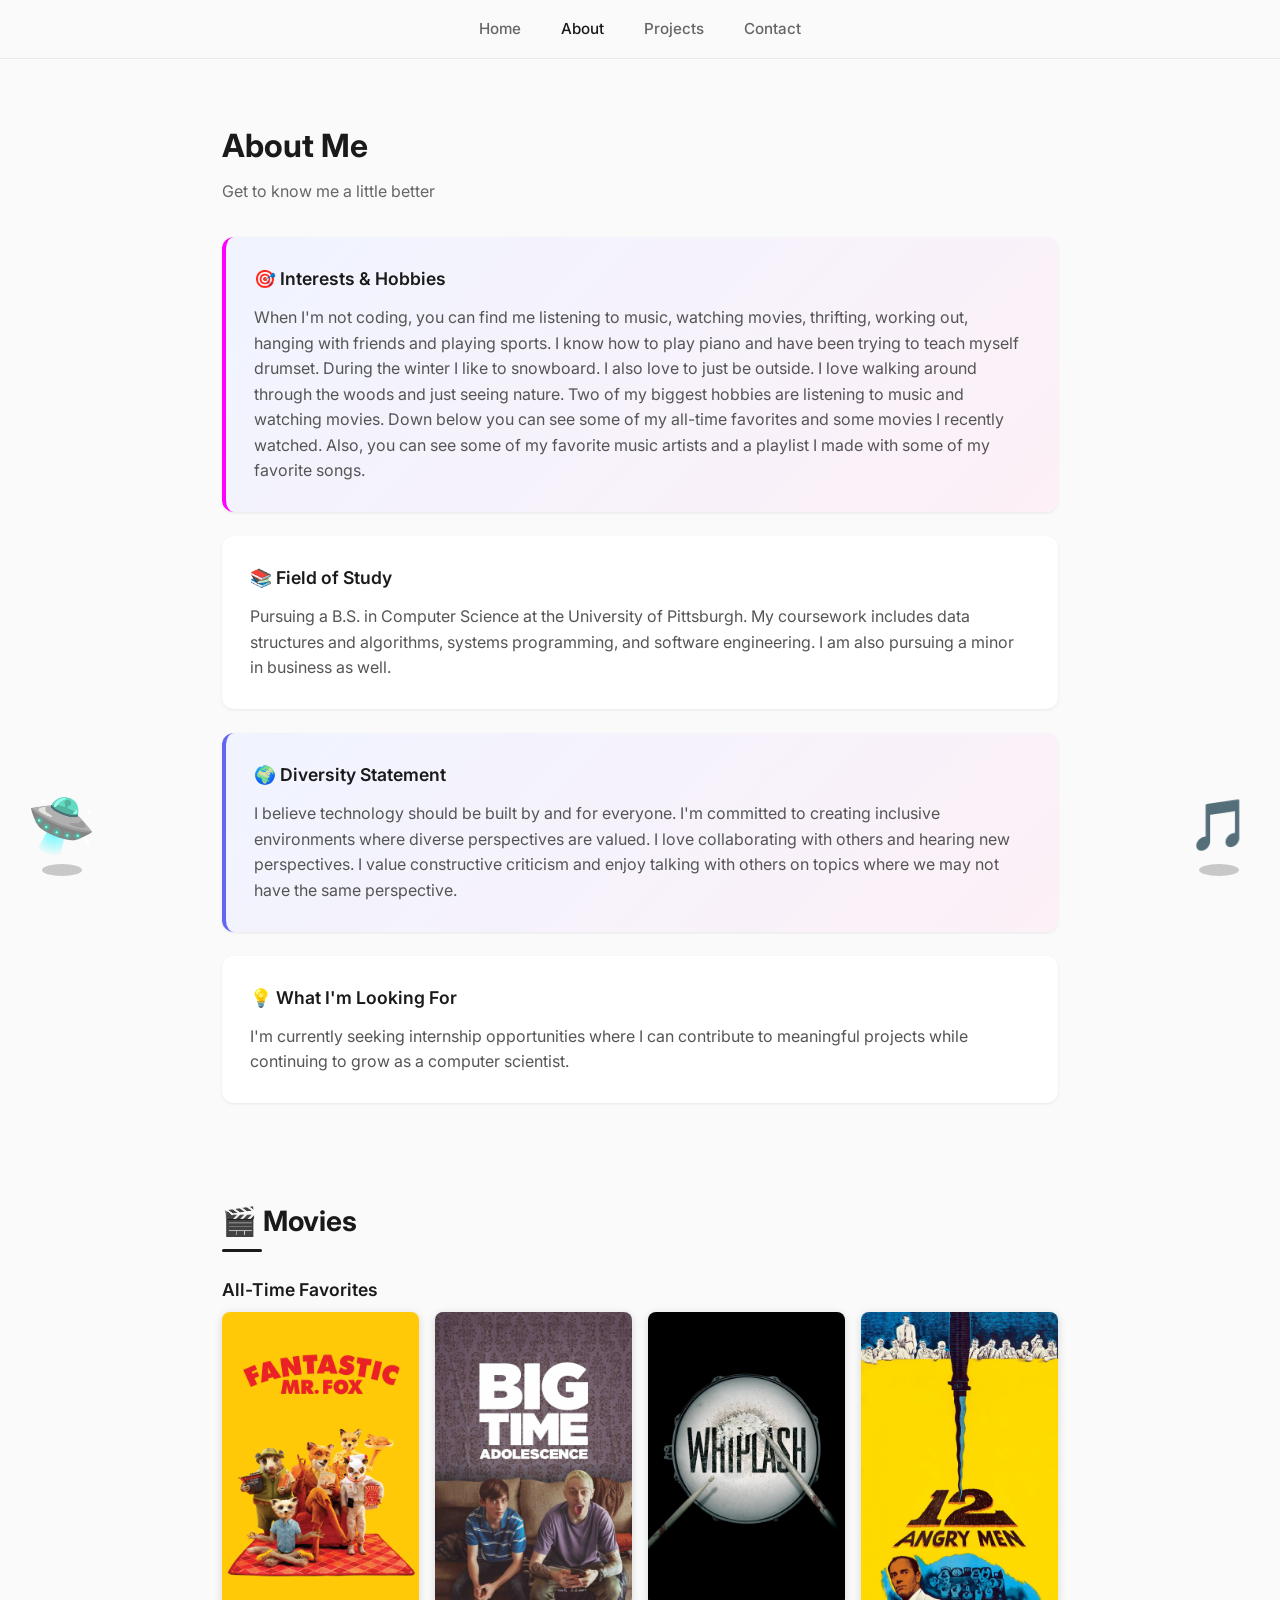
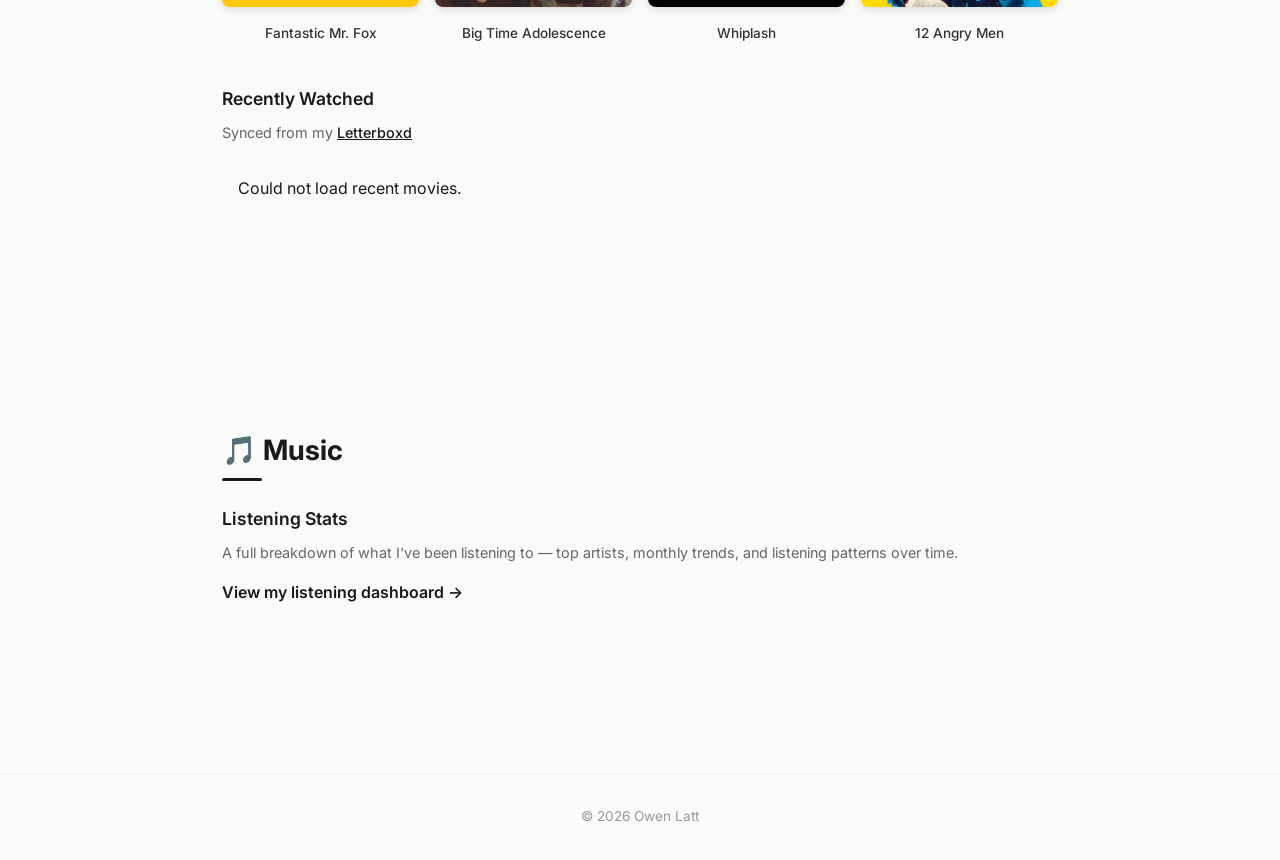
==== commit 50fddeed: "added music button" ====
--- a/about.html
+++ b/about.html
@@ -124,6 +124,12 @@
 <a href="game.html" target="_blank" class="game-trigger">🛸</a>
 <div class="game-trigger-shadow"></div>
 </div>
+<!-- Floating Music Icon -->
+<div class="music-trigger-container">
+<span class="music-trigger-tooltip">See my listening stats &rarr;</span>
+<a href="listening.html" target="_blank" class="music-trigger">🎵</a>
+<div class="music-trigger-shadow"></div>
+</div>
 
 <script>
 // Letterboxd embed
--- a/styles.css
+++ b/styles.css
@@ -821,4 +821,101 @@
   .hero-cta { justify-content: center; }
   .about-grid { grid-template-columns: 1fr; }
   nav ul { gap: 1.5rem; }
+}
+
+/* Floating Music Icon */
+.music-trigger-container {
+  position: fixed;
+  bottom: 24px;
+  right: 24px;
+  width: 75px;
+  height: 90px;
+  z-index: 50;
+}
+.music-trigger {
+  position: absolute;
+  top: 0;
+  left: 0;
+  width: 75px;
+  height: 75px;
+  cursor: pointer;
+  font-size: 50px;
+  display: flex;
+  align-items: center;
+  justify-content: center;
+  transition: transform 0.2s;
+  animation: music-float 3s ease-in-out infinite, music-glow 2s ease-in-out infinite;
+  text-decoration: none;
+}
+.music-trigger:hover {
+  animation: music-wobble 0.5s ease-in-out, music-glow 1s ease-in-out infinite;
+  transform: rotate(15deg) scale(1.15);
+}
+@keyframes music-float {
+  0%, 100% { transform: translateY(0) rotate(8deg); }
+  50% { transform: translateY(-8px) rotate(2deg); }
+}
+@keyframes music-glow {
+  0%, 100% {
+    filter: drop-shadow(0 0 8px rgb(240, 83, 138));
+  }
+  50% {
+    filter: drop-shadow(0 0 20px rgb(240, 83, 138)) drop-shadow(0 0 40px rgb(197, 232, 90));
+  }
+}
+@keyframes music-wobble {
+  0%, 100% { transform: rotate(0deg) scale(1.1); }
+  25% { transform: rotate(10deg) scale(1.1); }
+  75% { transform: rotate(-10deg) scale(1.1); }
+}
+.music-trigger-shadow {
+  position: absolute;
+  bottom: 0;
+  left: 50%;
+  transform: translateX(-50%);
+  width: 40px;
+  height: 12px;
+  background: rgba(0, 0, 0, 0.2);
+  border-radius: 50%;
+  animation: music-shadow-pulse 3s ease-in-out infinite;
+}
+@keyframes music-shadow-pulse {
+  0%, 100% {
+    transform: translateX(-50%) scale(1);
+    opacity: 0.3;
+  }
+  50% {
+    transform: translateX(-50%) scale(0.8);
+    opacity: 0.15;
+  }
+}
+.music-trigger-tooltip {
+  position: absolute;
+  top: 37px;
+  right: 85px;
+  white-space: nowrap;
+  background: #1C1F26;
+  color: #EDEAE2;
+  font-family: 'Inter', sans-serif;
+  font-size: 13px;
+  padding: 7px 12px;
+  border-radius: 8px;
+  opacity: 0;
+  transform: translate(8px, -50%);
+  transition: opacity 0.2s ease, transform 0.2s ease;
+  pointer-events: none;
+}
+.music-trigger-tooltip::after {
+  content: '';
+  position: absolute;
+  right: -5px;
+  top: 50%;
+  transform: translateY(-50%);
+  border-width: 5px 0 5px 5px;
+  border-style: solid;
+  border-color: transparent transparent transparent #1C1F26;
+}
+.music-trigger-container:hover .music-trigger-tooltip {
+  opacity: 1;
+  transform: translate(0, -50%);
 }
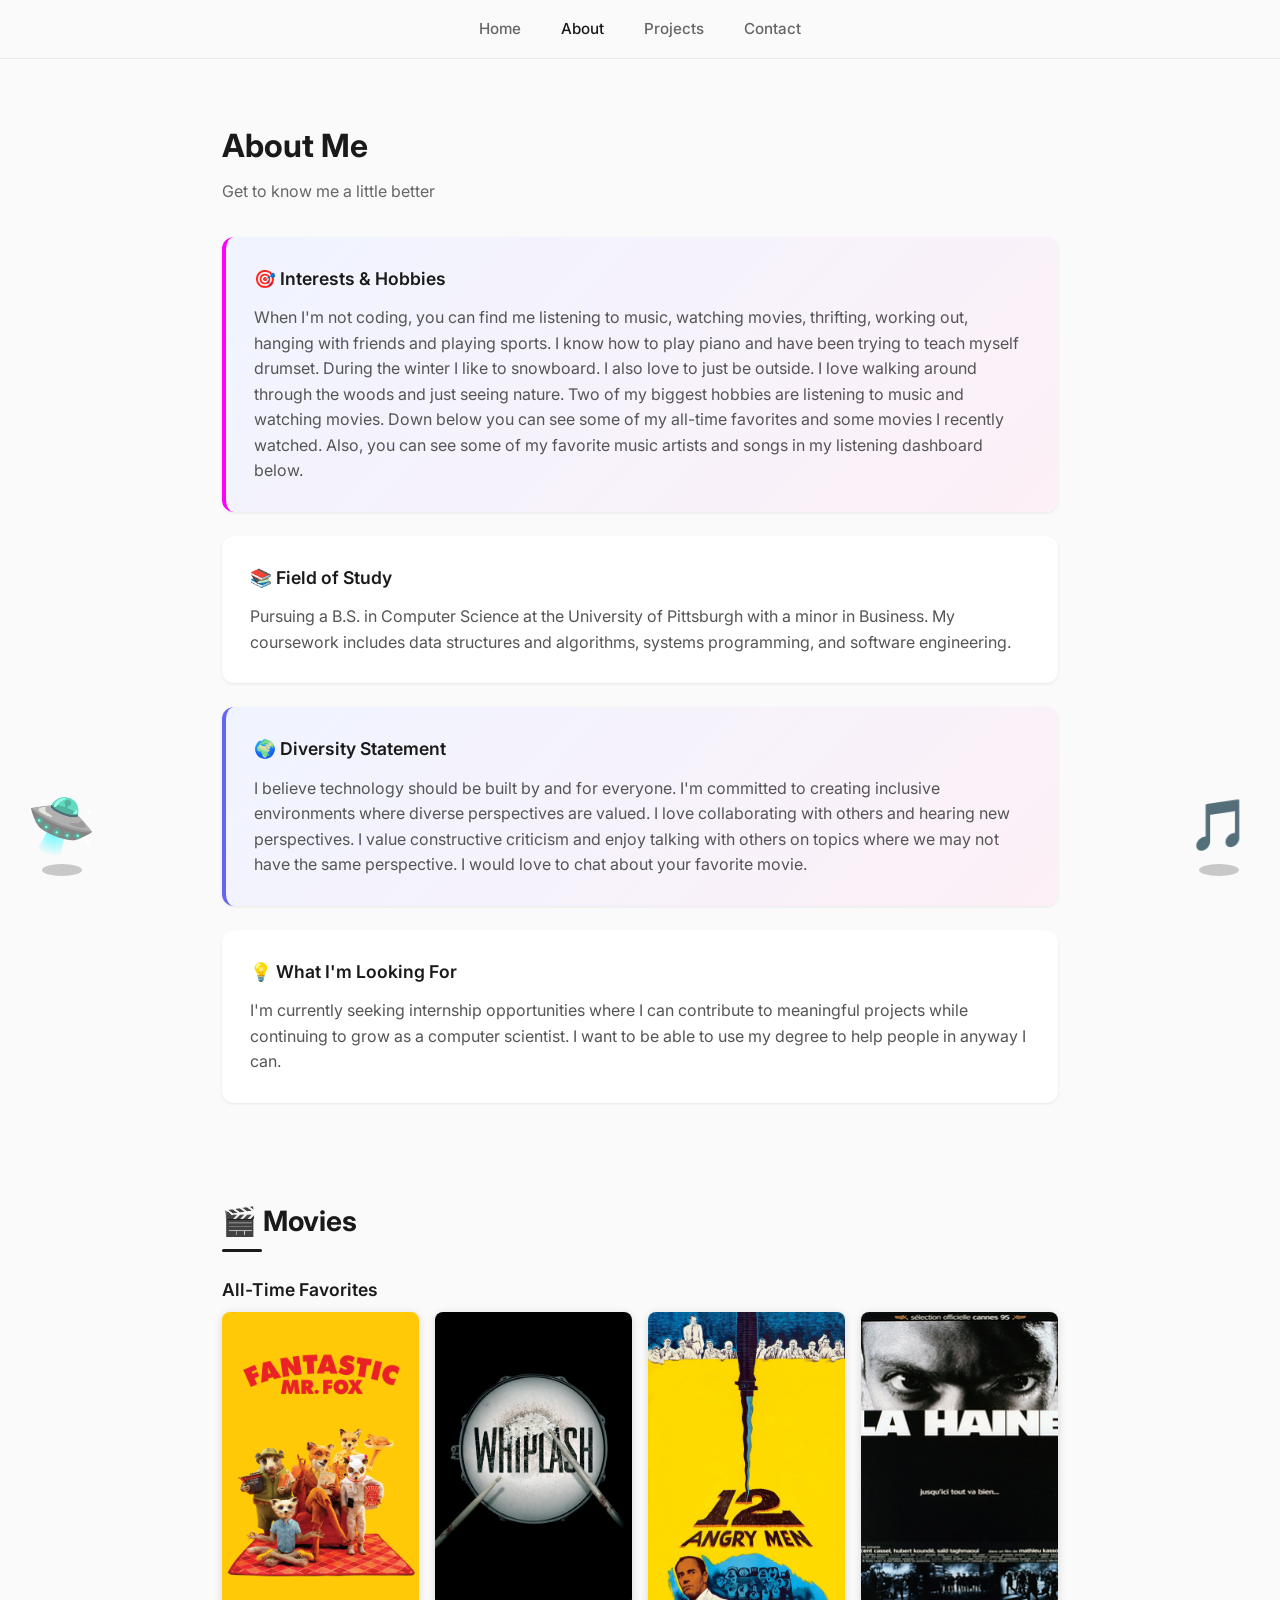
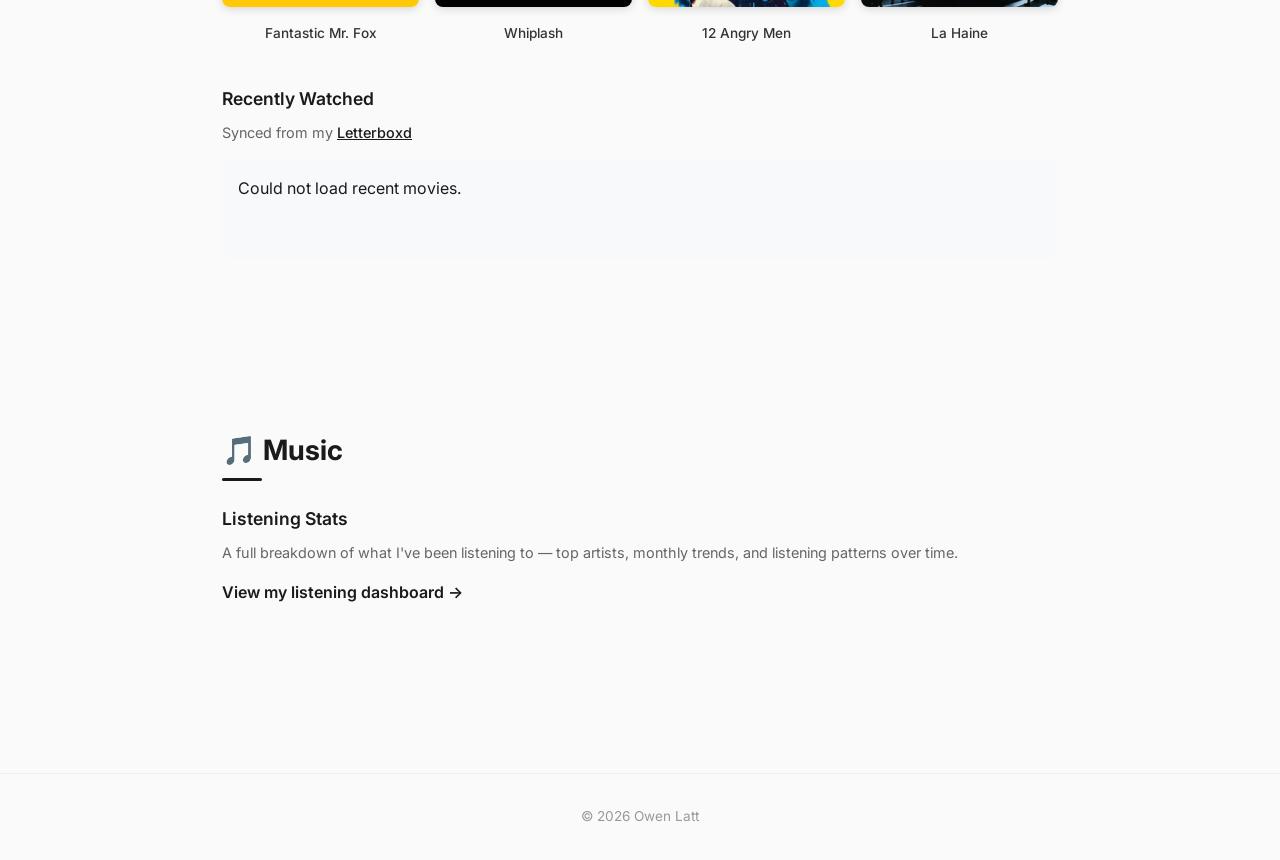
==== commit 6aad7686: "update fav movies and about" ====
--- a/about.html
+++ b/about.html
@@ -32,16 +32,16 @@
 I know how to play piano and have been trying to teach myself drumset. During the winter I like to snowboard. I also love to
 just be outside. I love walking around through the woods and just seeing nature.
 Two of my biggest hobbies are listening to music and watching movies. Down below you can see some of my all-time favorites and some movies
-I recently watched. Also, you can see some of my favorite music artists and a playlist I made with some of my favorite songs.
+I recently watched. Also, you can see some of my favorite music artists and songs in my listening dashboard below.
 </p>
 </div>
 
 <div class="about-card full-width">
 <h3>📚 Field of Study</h3>
 <p>
-Pursuing a B.S. in Computer Science at the University of Pittsburgh.
+Pursuing a B.S. in Computer Science at the University of Pittsburgh with a minor in Business.
 My coursework includes data structures and algorithms, systems programming,
-and software engineering. I am also pursuing a minor in business as well.
+and software engineering.
 </p>
 </div>
 
@@ -52,7 +52,7 @@
 to creating inclusive environments where diverse perspectives are valued.
 I love collaborating with others and hearing new perspectives. I value
 constructive criticism and enjoy talking with others on topics where
-we may not have the same perspective.
+we may not have the same perspective. I would love to chat about your favorite movie.
 </p>
 </div>
 
@@ -61,6 +61,7 @@
 <p>
 I'm currently seeking internship opportunities where I can contribute to
 meaningful projects while continuing to grow as a computer scientist.
+I want to be able to use my degree to help people in anyway I can.
 </p>
 </div>
 </div>
@@ -78,16 +79,16 @@
 <p class="movie-title">Fantastic Mr. Fox</p>
 </div>
 <div class="movie-card">
-<img src="assets/movies/bigtimeadolescence.jpg" alt="Big Time Adolescence">
-<p class="movie-title">Big Time Adolescence</p>
-</div>
-<div class="movie-card">
 <img src="assets/movies/whiplash.jpg" alt="Whiplash">
 <p class="movie-title">Whiplash</p>
 </div>
 <div class="movie-card">
 <img src="assets/movies/12angrymen.jpg" alt="12 Angry Men">
 <p class="movie-title">12 Angry Men</p>
+</div>
+<div class="movie-card">
+<img src="assets/movies/La_Haine.jpg" alt="La Haine">
+<p class="movie-title">La Haine</p>
 </div>
 </div>
 </div>
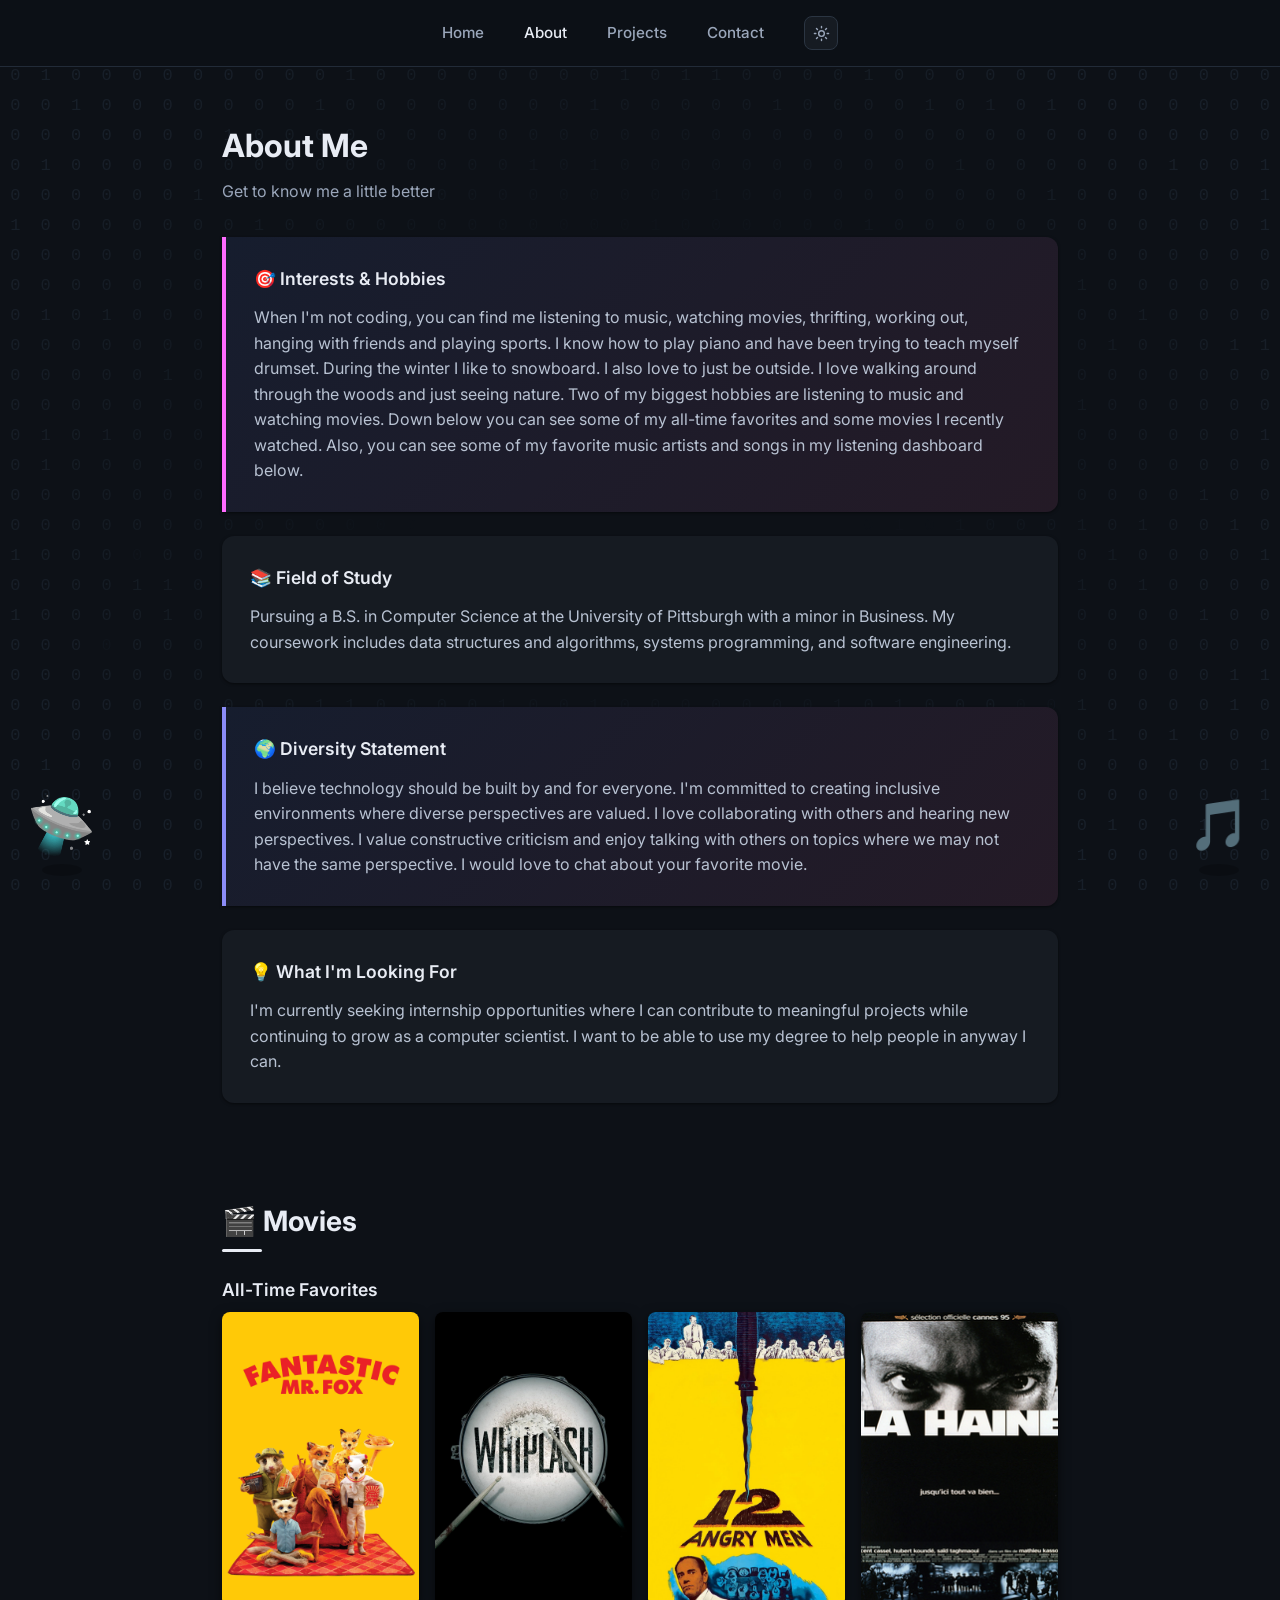
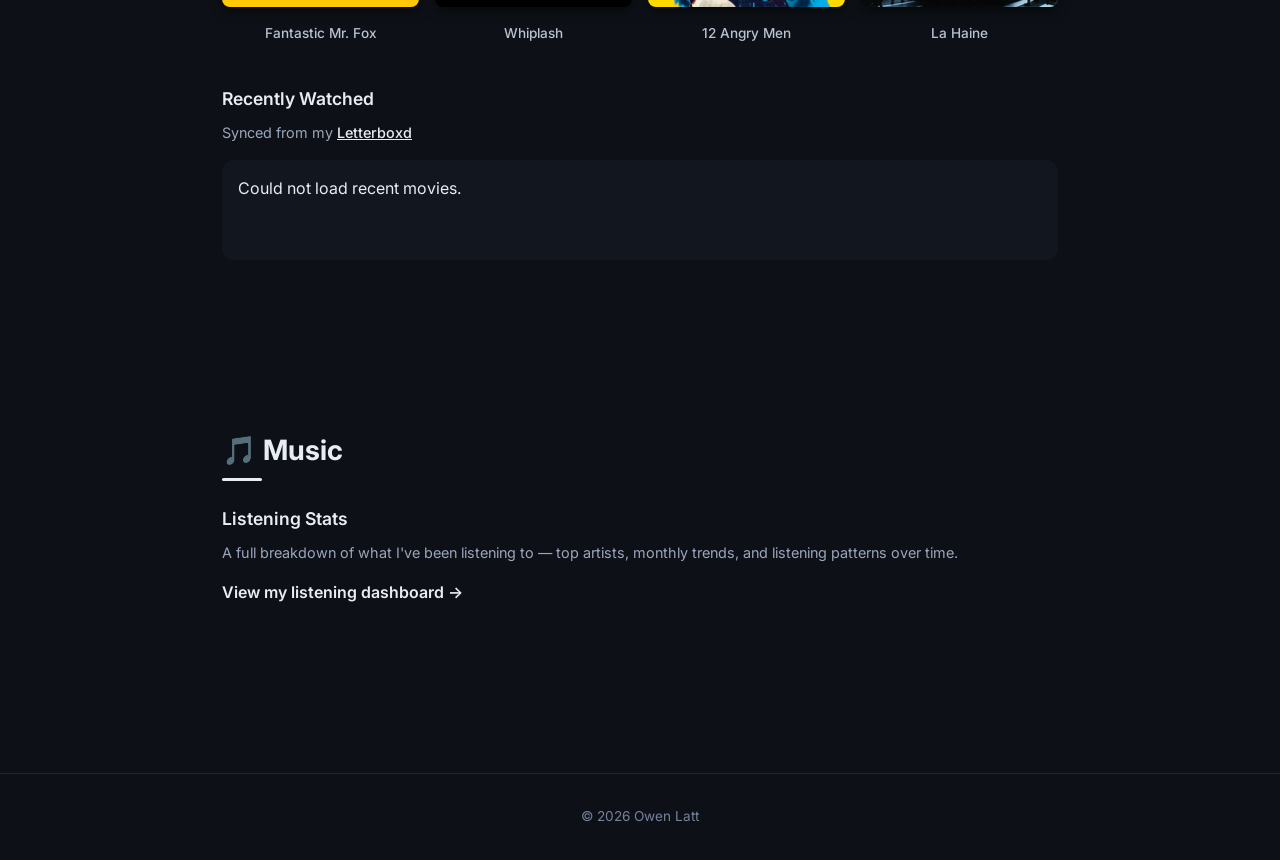
==== commit cb89914a: "Added bg and lastfm" ====
--- a/about.html
+++ b/about.html
@@ -1,5 +1,5 @@
 <!DOCTYPE html>
-<html lang="en">
+<html lang="en" data-theme="dark">
 <head>
 <meta charset="UTF-8">
 <meta name="viewport" content="width=device-width, initial-scale=1.0">
@@ -7,6 +7,18 @@
 <link rel="preconnect" href="https://fonts.googleapis.com">
 <link href="https://fonts.googleapis.com/css2?family=Inter:wght@400;500;600;700&display=swap" rel="stylesheet">
 <link rel="stylesheet" href="styles.css">
+  <script>
+    /* Set the theme before first paint so there's no white flash.
+       Must stay inline and stay here in <head>. Dark is the default. */
+    (function () {
+      try {
+        var saved = localStorage.getItem('theme');
+        document.documentElement.setAttribute('data-theme', saved || 'dark');
+      } catch (e) {
+        document.documentElement.setAttribute('data-theme', 'dark');
+      }
+    })();
+  </script>
 </head>
 <body>
 <nav>
@@ -15,8 +27,24 @@
 <li><a href="about.html" class="active">About</a></li>
 <li><a href="projects.html">Projects</a></li>
 <li><a href="contact.html">Contact</a></li>
+      <li>
+        <button class="theme-toggle" id="themeToggle" type="button"
+                aria-label="Switch between light and dark theme">
+          <svg class="icon-moon" viewBox="0 0 24 24" fill="none" stroke="currentColor"
+               stroke-width="2" stroke-linecap="round" stroke-linejoin="round" aria-hidden="true">
+            <path d="M21 12.79A9 9 0 1 1 11.21 3 7 7 0 0 0 21 12.79z"/>
+          </svg>
+          <svg class="icon-sun" viewBox="0 0 24 24" fill="none" stroke="currentColor"
+               stroke-width="2" stroke-linecap="round" stroke-linejoin="round" aria-hidden="true">
+            <circle cx="12" cy="12" r="4"/>
+            <path d="M12 2v2M12 20v2M4.93 4.93l1.41 1.41M17.66 17.66l1.41 1.41M2 12h2M20 12h2M6.34 17.66l-1.41 1.41M19.07 4.93l-1.41 1.41"/>
+          </svg>
+        </button>
+      </li>
 </ul>
 </nav>
+<!--Bit Field-->
+<div class="bit-field" id="bitField" aria-hidden="true"></div>
 
 <div class="container">
 <div class="page-header">
@@ -143,5 +171,7 @@
 document.getElementById('letterboxd-embed-wrapper-tc').innerHTML = '<p>Could not load recent movies.</p>';
 });
 </script>
+<script src="theme.js" defer></script>
+<script src="bitfield.js" defer></script>
 </body>
-</html>
+</html>
--- a/styles.css
+++ b/styles.css
@@ -1,17 +1,181 @@
+/* ============================================================
+   THEME TOKENS
+   Every color on the site resolves from here. Nothing below
+   this block should contain a raw hex value.
+   ============================================================ */
+:root {
+  /* text */
+  --ink:          #1a1a1a;   /* headings, primary text */
+  --ink-body:     #555555;   /* paragraph body */
+  --ink-soft:     #666666;   /* secondary / taglines */
+  --ink-faint:    #999999;   /* labels, footer */
+
+  /* surfaces */
+  --paper:        #fafafa;   /* page background */
+  --panel:        #ffffff;   /* cards */
+  --chip:         #f0f0f0;   /* tags */
+  --chip-soft:    #f5f5f5;
+  --embed-bg:     #f8f9fa;
+
+  /* lines */
+  --line:         #eaeaea;
+  --line-soft:    #eeeeee;
+  --line-strong:  #e0e0e0;
+  --line-btn:     #dddddd;
+
+  /* brand */
+  --pitt-blue:    #003594;
+  --pitt-gold:    #ffb81c;
+  --accent:       #003594;
+
+  /* accents used by cards */
+  --badge-bg:     #e6f4ea;
+  --badge-ink:    #1e7e34;
+  --tint-a:       #f0f4ff;
+  --tint-b:       #fdf0f7;
+  --rule-indigo:  #6366f1;
+  --rule-magenta: #ff00ff;
+
+  /* shadows */
+  --shadow-sm:    0 1px 3px rgba(0,0,0,0.08);
+  --shadow-md:    0 4px 12px rgba(0,0,0,0.10);
+  --shadow-lg:    0 8px 20px rgba(0,0,0,0.15);
+
+  /* bit field */
+  --bit-rgb:      0, 53, 148;
+  --bit-off:      rgba(0, 53, 148, 0.08);
+  --bit-lit:      rgba(0, 53, 148, 0.16);
+  --bit-settle:   1400ms;
+
+  /* the clear zone the field fades out behind */
+  --mask-w:       68%;
+  --mask-h:       72%;
+  --mask-x:       50%;
+  --mask-y:       50%;
+
+  /* now playing */
+  --live:         #19a974;
+
+  /* layout */
+  --nav-h:        64px;
+  --radius:       12px;
+  --radius-lg:    16px;
+
+  color-scheme: light;
+}
+
+[data-theme="dark"] {
+  --ink:          #e8ecf4;
+  --ink-body:     #b8c2d2;
+  --ink-soft:     #9aa6ba;
+  --ink-faint:    #76829a;
+
+  --paper:        #0d1117;
+  --panel:        #161b22;
+  --chip:         #1f2733;
+  --chip-soft:    #1b222c;
+  --embed-bg:     #12171f;
+
+  --line:         #222b38;
+  --line-soft:    #1e2630;
+  --line-strong:  #2b3542;
+  --line-btn:     #313c4c;
+
+  --accent:       #64b4ff;
+
+  --badge-bg:     #15321f;
+  --badge-ink:    #6fd08c;
+  --tint-a:       #161d2e;
+  --tint-b:       #241a26;
+  --rule-indigo:  #8b8cf7;
+  --rule-magenta: #ff6bff;
+
+  --shadow-sm:    0 1px 3px rgba(0,0,0,0.5);
+  --shadow-md:    0 4px 12px rgba(0,0,0,0.55);
+  --shadow-lg:    0 8px 24px rgba(0,0,0,0.65);
+
+  --bit-rgb:      150, 200, 255;
+  --bit-off:      rgba(150, 200, 255, 0.08);
+  --bit-lit:      rgba(150, 200, 255, 0.16);
+
+  --live:         #3ddc97;
+
+  color-scheme: dark;
+}
+
 /* ===== BASE STYLES ===== */
 * { margin: 0; padding: 0; box-sizing: border-box; }
 
+html {
+  background: var(--paper);
+  overscroll-behavior-y: none;
+}
+
 body {
   font-family: 'Inter', -apple-system, BlinkMacSystemFont, sans-serif;
-  background: #fafafa;
-  color: #1a1a1a;
+  background: var(--paper);
+  color: var(--ink);
   line-height: 1.6;
+  transition: background-color 0.25s ease, color 0.25s ease;
 }
 
 .container {
   max-width: 900px;
   margin: 0 auto;
   padding: 0 2rem;
+  position: relative;   /* sits above the bit field */
+  z-index: 1;
+}
+
+/* ===== BIT FIELD BACKGROUND ===== */
+.bit-field {
+  position: fixed;
+  top: 0;
+  left: 0;
+  width: 100%;
+  height: 100%;
+  z-index: 0;
+  pointer-events: none;
+  overflow: hidden;
+  display: grid;
+  font-family: ui-monospace, 'SF Mono', Menlo, Consolas, monospace;
+  line-height: 1;
+  user-select: none;
+  -webkit-user-select: none;
+
+  /* the field fades out behind the hero content, so no card is needed */
+  -webkit-mask-image: radial-gradient(
+    ellipse var(--mask-w) var(--mask-h) at var(--mask-x) var(--mask-y),
+    transparent 25%, #000 78%);
+  mask-image: radial-gradient(
+    ellipse var(--mask-w) var(--mask-h) at var(--mask-x) var(--mask-y),
+    transparent 25%, #000 78%);
+}
+
+.bit-field b {
+  display: grid;
+  place-items: center;
+  font-weight: 400;
+  color: var(--bit-off);
+  transition: color var(--bit-settle) ease, opacity var(--bit-settle) ease;
+}
+
+/* cursor flip: snaps on, drifts home */
+.bit-field b.is-lit {
+  color: var(--bit-lit);
+  transition: color 90ms ease, opacity 90ms ease;
+}
+
+/* ambient self-flip: gentler still */
+.bit-field b.is-ambient {
+  opacity: 0.4;
+  transition: color 450ms ease, opacity 450ms ease;
+}
+
+/* only this style moves */
+.bit-field b.is-pop {
+  transform: scale(1.3);
+  transition: color 60ms ease, transform 60ms ease;
 }
 
 /* ===== NAVIGATION ===== */
@@ -19,9 +183,10 @@
   position: fixed;
   top: 0;
   width: 100%;
-  background: rgba(250, 250, 250, 0.9);
+  background: color-mix(in srgb, var(--paper) 90%, transparent);
   backdrop-filter: blur(10px);
-  border-bottom: 1px solid #eaeaea;
+  -webkit-backdrop-filter: blur(10px);
+  border-bottom: 1px solid var(--line);
   z-index: 100;
   padding: 1rem 2rem;
 }
@@ -31,21 +196,42 @@
   margin: 0 auto;
   display: flex;
   justify-content: center;
+  align-items: center;
   gap: 2.5rem;
   list-style: none;
 }
 
 nav a {
   text-decoration: none;
-  color: #666;
+  color: var(--ink-soft);
   font-size: 0.95rem;
   font-weight: 500;
   transition: color 0.2s;
 }
 
-nav a:hover, nav a.active {
-  color: #1a1a1a;
-}
+nav a:hover, nav a.active { color: var(--ink); }
+
+/* theme toggle lives in the nav */
+.theme-toggle {
+  margin-left: auto;
+  display: inline-flex;
+  align-items: center;
+  justify-content: center;
+  width: 34px;
+  height: 34px;
+  padding: 0;
+  border: 1px solid var(--line-strong);
+  border-radius: 8px;
+  background: var(--panel);
+  color: var(--ink-soft);
+  cursor: pointer;
+  transition: color 0.2s, border-color 0.2s, transform 0.2s;
+}
+.theme-toggle:hover { color: var(--ink); border-color: var(--ink-soft); transform: translateY(-1px); }
+.theme-toggle svg { width: 17px; height: 17px; }
+.theme-toggle .icon-sun { display: none; }
+[data-theme="dark"] .theme-toggle .icon-sun  { display: block; }
+[data-theme="dark"] .theme-toggle .icon-moon { display: none; }
 
 /* ===== HERO SECTION ===== */
 .hero {
@@ -66,6 +252,7 @@
   font-size: 2.5rem;
   font-weight: 700;
   margin-bottom: 0.5rem;
+  letter-spacing: -0.02em;
 }
 
 .wave {
@@ -83,12 +270,12 @@
 
 .tagline {
   font-size: 1.25rem;
-  color: #666;
+  color: var(--ink-soft);
   margin-bottom: 0.75rem;
 }
 
 .bio {
-  color: #555;
+  color: var(--ink-body);
   margin-bottom: 1.25rem;
   max-width: 500px;
 }
@@ -98,7 +285,7 @@
   height: 180px;
   border-radius: 50%;
   object-fit: cover;
-  border: 4px solid #eee;
+  border: 4px solid var(--line-soft);
 }
 
 /* ===== QUICK LINKS ===== */
@@ -106,6 +293,7 @@
   display: flex;
   gap: 0.75rem;
   margin-bottom: 1.5rem;
+  flex-wrap: wrap;
 }
 
 .quick-link {
@@ -113,32 +301,27 @@
   align-items: center;
   gap: 0.4rem;
   padding: 0.5rem 1rem;
-  background: white;
-  border: 1.5px solid #e0e0e0;
+  background: var(--panel);
+  border: 1.5px solid var(--line-strong);
   border-radius: 8px;
   text-decoration: none;
-  color: #1a1a1a;
+  color: var(--ink);
   font-size: 0.85rem;
   font-weight: 500;
-  transition: all 0.2s;
-}
-
-.quick-link:hover {
-  border-color: #1a1a1a;
+  transition: border-color 0.2s, transform 0.2s, box-shadow 0.2s;
+}
+
+.quick-link:hover,
+.quick-link:focus-visible {
+  border-color: var(--ink);
   transform: translateY(-2px);
-  box-shadow: 0 2px 8px rgba(0,0,0,0.08);
-}
-
-.quick-link svg {
-  width: 16px;
-  height: 16px;
-}
+  box-shadow: var(--shadow-sm);
+}
+
+.quick-link svg { width: 16px; height: 16px; }
 
 /* ===== BUTTONS ===== */
-.hero-cta {
-  display: flex;
-  gap: 1rem;
-}
+.hero-cta { display: flex; gap: 1rem; flex-wrap: wrap; }
 
 .hero-cta a, .btn {
   padding: 0.6rem 1.2rem;
@@ -146,13 +329,13 @@
   text-decoration: none;
   font-weight: 500;
   font-size: 0.9rem;
-  transition: all 0.2s;
-}
-
-.btn-primary { background: #1a1a1a; color: white; }
-.btn-primary:hover { background: #333; }
-.btn-secondary { border: 1.5px solid #ddd; color: #1a1a1a; }
-.btn-secondary:hover { border-color: #1a1a1a; }
+  transition: background-color 0.2s, border-color 0.2s, color 0.2s;
+}
+
+.btn-primary { background: var(--ink); color: var(--paper); }
+.btn-primary:hover { background: var(--ink-soft); }
+.btn-secondary { border: 1.5px solid var(--line-btn); color: var(--ink); }
+.btn-secondary:hover { border-color: var(--ink); }
 
 /* ===== SECTIONS ===== */
 .section { padding: 4rem 0; }
@@ -172,41 +355,27 @@
   left: 0;
   width: 40px;
   height: 3px;
-  background: #1a1a1a;
+  background: var(--ink);
   border-radius: 2px;
 }
 
-/* ===== PAGE HEADER (for subpages) ===== */
-.page-header {
-  padding-top: 120px;
-  padding-bottom: 2rem;
-}
-
-.page-header h1 {
-  font-size: 2rem;
-  font-weight: 700;
-}
-
-.page-header p {
-  color: #666;
-  margin-top: 0.5rem;
-}
-
-/* ===== ABOUT STYLES ===== */
+/* ===== PAGE HEADER (subpages) ===== */
+.page-header { padding-top: 120px; padding-bottom: 2rem; }
+.page-header h1 { font-size: 2rem; font-weight: 700; }
+.page-header p { color: var(--ink-soft); margin-top: 0.5rem; }
+
+/* ===== ABOUT ===== */
 .about-preview {
-  background: white;
-  border-radius: 16px;
+  background: var(--panel);
+  border-radius: var(--radius-lg);
   padding: 2rem;
-  box-shadow: 0 1px 3px rgba(0,0,0,0.08);
-}
-
-.about-preview p {
-  color: #555;
-  margin-bottom: 1rem;
-}
+  box-shadow: var(--shadow-sm);
+}
+
+.about-preview p { color: var(--ink-body); margin-bottom: 1rem; }
 
 .view-more {
-  color: #1a1a1a;
+  color: var(--ink);
   font-weight: 600;
   text-decoration: none;
   display: inline-flex;
@@ -224,88 +393,62 @@
 }
 
 .about-card {
-  background: white;
+  background: var(--panel);
   padding: 1.75rem;
-  border-radius: 12px;
-  box-shadow: 0 1px 3px rgba(0,0,0,0.08);
-}
-
-.about-card h3 {
-  font-size: 1.1rem;
-  font-weight: 600;
-  margin-bottom: 0.75rem;
-}
-
-.about-card p { color: #555; }
-
-.about-card.full-width {
-  grid-column: 1 / -1;
-}
+  border-radius: var(--radius);
+  box-shadow: var(--shadow-sm);
+}
+
+.about-card h3 { font-size: 1.1rem; font-weight: 600; margin-bottom: 0.75rem; }
+.about-card p { color: var(--ink-body); }
+.about-card.full-width { grid-column: 1 / -1; }
 
 .diversity-card {
-  background: linear-gradient(135deg, #f0f4ff 0%, #fdf0f7 100%);
-  border-left: 4px solid #6366f1;
+  background: linear-gradient(135deg, var(--tint-a) 0%, var(--tint-b) 100%);
+  border-left: 4px solid var(--rule-indigo);
+  border-radius: 0 var(--radius) var(--radius) 0;
 }
 
 .aboutme-card {
-  background: linear-gradient(135deg, #f0f4ff 0%, #fdf0f7 100%);
-  border-left: 4px solid #ff00ff;
-}
-
-/* ===== PROJECT STYLES ===== */
-.projects-grid {
-  display: grid;
-  gap: 1.5rem;
-}
+  background: linear-gradient(135deg, var(--tint-a) 0%, var(--tint-b) 100%);
+  border-left: 4px solid var(--rule-magenta);
+  border-radius: 0 var(--radius) var(--radius) 0;
+}
+
+/* ===== PROJECTS ===== */
+.projects-grid { display: grid; gap: 1.5rem; }
 
 .project-card {
-  background: white;
-  border-radius: 12px;
+  background: var(--panel);
+  border-radius: var(--radius);
   padding: 1.75rem;
-  box-shadow: 0 1px 3px rgba(0,0,0,0.08);
+  box-shadow: var(--shadow-sm);
   transition: transform 0.2s, box-shadow 0.2s;
 }
 
 .project-card:hover {
   transform: translateY(-2px);
-  box-shadow: 0 4px 12px rgba(0,0,0,0.1);
-}
-
-.project-card h3 {
-  font-size: 1.15rem;
-  font-weight: 600;
-  margin-bottom: 0.5rem;
-}
-
-.project-card p {
-  color: #555;
-  font-size: 0.95rem;
-  margin-bottom: 1rem;
-}
-
-.project-tags {
-  display: flex;
-  flex-wrap: wrap;
-  gap: 0.5rem;
-  margin-bottom: 1rem;
-}
+  box-shadow: var(--shadow-md);
+}
+
+.project-card h3 { font-size: 1.15rem; font-weight: 600; margin-bottom: 0.5rem; }
+.project-card p { color: var(--ink-body); font-size: 0.95rem; margin-bottom: 1rem; }
+
+.project-tags { display: flex; flex-wrap: wrap; gap: 0.5rem; margin-bottom: 1rem; }
 
 .tag {
-  background: #f0f0f0;
-  color: #555;
+  background: var(--chip);
+  color: var(--ink-body);
   padding: 0.3rem 0.7rem;
   border-radius: 6px;
   font-size: 0.8rem;
   font-weight: 500;
 }
 
-.project-links {
-  display: flex;
-  gap: 1rem;
-}
+.project-links { display: flex; gap: 1rem; }
 
 .project-links a {
-  color: #1a1a1a;
+  color: var(--ink);
   text-decoration: none;
   font-size: 0.9rem;
   font-weight: 500;
@@ -313,16 +456,9 @@
 
 .project-links a:hover { text-decoration: underline; }
 
-/* ===== CONTACT STYLES ===== */
-.contact-intro {
-  max-width: 600px;
-  margin-bottom: 3rem;
-}
-
-.contact-intro p {
-  color: #555;
-  font-size: 1.1rem;
-}
+/* ===== CONTACT ===== */
+.contact-intro { max-width: 600px; margin-bottom: 3rem; }
+.contact-intro p { color: var(--ink-body); font-size: 1.1rem; }
 
 .contact-methods {
   display: grid;
@@ -331,49 +467,27 @@
 }
 
 .contact-card {
-  background: white;
+  background: var(--panel);
   padding: 2rem;
-  border-radius: 12px;
-  box-shadow: 0 1px 3px rgba(0,0,0,0.08);
+  border-radius: var(--radius);
+  box-shadow: var(--shadow-sm);
   text-align: center;
   transition: transform 0.2s;
 }
 
-.contact-card:hover {
-  transform: translateY(-3px);
-}
-
-.contact-card .icon {
-  font-size: 2rem;
-  margin-bottom: 1rem;
-}
-
-.contact-card h3 {
-  font-size: 1.1rem;
-  font-weight: 600;
-  margin-bottom: 0.5rem;
-}
-
-.contact-card p {
-  color: #666;
-  font-size: 0.9rem;
-  margin-bottom: 1rem;
-}
-
-.contact-card a {
-  color: #1a1a1a;
-  font-weight: 600;
-  text-decoration: none;
-}
-
+.contact-card:hover { transform: translateY(-3px); }
+.contact-card .icon { font-size: 2rem; margin-bottom: 1rem; }
+.contact-card h3 { font-size: 1.1rem; font-weight: 600; margin-bottom: 0.5rem; }
+.contact-card p { color: var(--ink-soft); font-size: 0.9rem; margin-bottom: 1rem; }
+.contact-card a { color: var(--ink); font-weight: 600; text-decoration: none; }
 .contact-card a:hover { text-decoration: underline; }
 
-/* ===== EDUCATION STYLES ===== */
+/* ===== EDUCATION ===== */
 .education-card {
-  background: white;
-  border-radius: 12px;
+  background: var(--panel);
+  border-radius: var(--radius);
   padding: 1.5rem;
-  box-shadow: 0 1px 3px rgba(0,0,0,0.08);
+  box-shadow: var(--shadow-sm);
 }
 
 .education-header {
@@ -387,119 +501,82 @@
   width: 48px;
   height: 48px;
   border-radius: 8px;
-  background: #003594;
+  background: var(--pitt-blue);
   display: flex;
   align-items: center;
   justify-content: center;
+  flex: 0 0 auto;
 }
 
 .education-logo span {
-  color: #FFB81C;
+  color: var(--pitt-gold);
   font-weight: 700;
   font-size: 18px;
 }
 
-.education-school {
-  font-weight: 500;
-  font-size: 16px;
-  margin: 0;
-}
-
-.education-degree {
-  font-size: 13px;
-  color: #666;
-  margin: 0;
-}
+.education-school { font-weight: 500; font-size: 16px; margin: 0; }
+.education-degree { font-size: 13px; color: var(--ink-soft); margin: 0; }
 
 .education-stats {
   display: grid;
   grid-template-columns: 1fr 1fr;
   gap: 12px;
   padding: 12px 0;
-  border-top: 1px solid #eee;
+  border-top: 1px solid var(--line-soft);
 }
 
 .stat-label {
   font-size: 11px;
-  color: #999;
+  color: var(--ink-faint);
   margin: 0 0 2px;
-  text-transform: uppercase;
   letter-spacing: 0.5px;
 }
 
-.stat-value {
-  font-size: 18px;
-  font-weight: 500;
-  margin: 0;
-}
-
-.education-section {
-  padding-top: 12px;
-  border-top: 1px solid #eee;
-}
+.stat-value { font-size: 18px; font-weight: 500; margin: 0; }
+
+.education-section { padding-top: 12px; border-top: 1px solid var(--line-soft); }
 
 .education-section-label {
   font-size: 11px;
-  color: #999;
+  color: var(--ink-faint);
   margin: 0 0 8px;
-  text-transform: uppercase;
   letter-spacing: 0.5px;
 }
 
-.deans-list-tags {
-  display: flex;
-  gap: 8px;
-  flex-wrap: wrap;
-}
+.deans-list-tags { display: flex; gap: 8px; flex-wrap: wrap; }
 
 .deans-tag {
-  background: #e6f4ea;
-  color: #1e7e34;
+  background: var(--badge-bg);
+  color: var(--badge-ink);
   font-size: 12px;
   padding: 5px 12px;
   border-radius: 6px;
   font-weight: 500;
 }
 
-.coursework-tags {
-  display: flex;
-  gap: 6px;
-  flex-wrap: wrap;
-}
+.coursework-tags { display: flex; gap: 6px; flex-wrap: wrap; }
 
 .course-tag {
-  background: #f5f5f5;
+  background: var(--chip-soft);
+  color: var(--ink-body);
   font-size: 12px;
   padding: 5px 12px;
   border-radius: 6px;
 }
 
-/* ===== MOVIES SECTION ===== */
-.movies-subsection {
-  margin-bottom: 2.5rem;
-}
+/* ===== MOVIES ===== */
+.movies-subsection { margin-bottom: 2.5rem; }
 
 .movies-subsection-title {
   font-size: 1.1rem;
   font-weight: 600;
   margin-bottom: 0.5rem;
-  color: #1a1a1a;
-}
-
-.movies-subtitle {
-  font-size: 0.9rem;
-  color: #666;
-  margin-bottom: 1rem;
-}
-
-.movies-subtitle a {
-  color: #1a1a1a;
-  font-weight: 500;
-}
-
-.movies-subtitle a:hover {
-  text-decoration: underline;
-}
+  color: var(--ink);
+}
+
+.movies-subtitle { font-size: 0.9rem; color: var(--ink-soft); margin-bottom: 1rem; }
+.movies-subtitle a { color: var(--ink); font-weight: 500; }
+.movies-subtitle a:hover { text-decoration: underline; }
 
 .favorite-movies-grid {
   display: grid;
@@ -507,58 +584,41 @@
   gap: 1rem;
 }
 
-.movie-card {
-  text-align: center;
-}
+.movie-card { text-align: center; }
 
 .movie-card img {
   width: 100%;
   aspect-ratio: 2/3;
   object-fit: cover;
   border-radius: 8px;
-  box-shadow: 0 2px 8px rgba(0, 0, 0, 0.15);
+  box-shadow: var(--shadow-md);
   transition: transform 0.2s, box-shadow 0.2s;
 }
 
 .movie-card:hover img {
   transform: translateY(-4px);
-  box-shadow: 0 8px 20px rgba(0, 0, 0, 0.2);
+  box-shadow: var(--shadow-lg);
 }
 
 .movie-title {
   margin-top: 0.5rem;
   font-size: 0.85rem;
   font-weight: 500;
-  color: #333;
+  color: var(--ink-body);
 }
 
 .letterboxd-embed {
-  background: #f8f9fa;
-  border-radius: 12px;
+  background: var(--embed-bg);
+  border-radius: var(--radius);
   padding: 1rem;
   min-height: 100px;
 }
 
-.loading-text {
-  color: #888;
-  font-size: 0.9rem;
-  text-align: center;
-}
-
-@media (max-width: 768px) {
-  .favorite-movies-grid {
-    grid-template-columns: repeat(2, 1fr);
-  }
-}
-
-.spotify-embed {
-  border-radius: 12px;
-  overflow: hidden;
-}
-
-.spotify-embed iframe {
-  display: block;
-}
+.loading-text { color: var(--ink-faint); font-size: 0.9rem; text-align: center; }
+
+.spotify-embed { border-radius: var(--radius); overflow: hidden; }
+.spotify-embed iframe { display: block; }
+
 /* ===== MUSIC ARTISTS ===== */
 .artists-grid {
   display: grid;
@@ -579,37 +639,19 @@
   height: 100px;
   border-radius: 50%;
   object-fit: cover;
-  box-shadow: 0 2px 8px rgba(0, 0, 0, 0.12);
+  box-shadow: var(--shadow-sm);
   transition: transform 0.2s, box-shadow 0.2s;
 }
 
 .artist-card:hover img {
   transform: scale(1.08);
-  box-shadow: 0 6px 16px rgba(0, 0, 0, 0.18);
-}
-
-.artist-name {
-  font-size: 0.8rem;
-  font-weight: 500;
-  color: #444;
-}
-
-@media (max-width: 768px) {
-  .artists-grid {
-    grid-template-columns: repeat(3, 1fr);
-  }
-
-  .artist-card img {
-    width: 80px;
-    height: 80px;
-  }
-}
+  box-shadow: var(--shadow-md);
+}
+
+.artist-name { font-size: 0.8rem; font-weight: 500; color: var(--ink-body); }
 
 /* ===== PHOTO STRIP ===== */
-.photo-strip {
-  padding: 2rem 0;
-  overflow: hidden;
-}
+.photo-strip { padding: 2rem 0; overflow: hidden; }
 
 .photo-strip-container {
   display: flex;
@@ -618,41 +660,56 @@
 }
 
 .photo-item {
+  position: relative;
   flex: 0 0 auto;
   width: 200px;
   height: 150px;
-  border-radius: 12px;
+  border-radius: var(--radius);
   overflow: hidden;
-  box-shadow: 0 2px 8px rgba(0, 0, 0, 0.1);
+  box-shadow: var(--shadow-sm);
   transition: transform 0.3s, box-shadow 0.3s;
 }
 
 .photo-item:hover {
   transform: translateY(-4px) scale(1.02);
-  box-shadow: 0 8px 20px rgba(0, 0, 0, 0.15);
-}
-
-.photo-item img {
-  width: 100%;
-  height: 100%;
-  object-fit: cover;
-}
-
-@media (max-width: 768px) {
-  .photo-strip-container {
-    justify-content: flex-start;
-    overflow-x: auto;
-    padding: 0 1rem;
-    -webkit-overflow-scrolling: touch;
-  }
-  
-  .photo-item {
-    width: 160px;
-    height: 120px;
-  }
-}
-
-/* ===== FLOATING GAME ICON ===== */
+  box-shadow: var(--shadow-lg);
+}
+
+.photo-item img { width: 100%; height: 100%; object-fit: cover; }
+
+/* captions (previously inline in index.html) */
+.photo-caption {
+  position: absolute;
+  bottom: 0;
+  left: 0;
+  right: 0;
+  background: rgba(0, 0, 0, 0.72);
+  padding: 8px 12px;
+  transform: translateY(100%);
+  transition: transform 0.25s ease;
+}
+
+.photo-item:hover .photo-caption,
+.photo-item:focus-within .photo-caption { transform: translateY(0); }
+
+.photo-caption span { color: #fff; font-size: 13px; font-weight: 500; }
+
+.photo-caption .family-links { display: flex; gap: 10px; margin-top: 4px; }
+
+.photo-caption .family-links a {
+  color: rgba(255, 255, 255, 0.75);
+  font-size: 12px;
+  text-decoration: none;
+  border-bottom: 1px solid rgba(255, 255, 255, 0.35);
+  transition: color 0.15s;
+}
+
+.photo-caption .family-links a:hover { color: #fff; }
+
+/* ===== FLOATING GAME ICON =====
+   NOTE: @keyframes float was previously declared three times.
+   Duplicate names don't merge — the last one wins — so the UFO
+   lost its tilt. There is now exactly one definition. */
 .game-trigger-container {
   position: fixed;
   bottom: 24px;
@@ -690,17 +747,14 @@
 }
 
 @keyframes glow {
-  0%, 100% { 
-    filter: drop-shadow(0 0 8px rgb(255, 0, 187));
-  }
-  50% { 
-    filter: drop-shadow(0 0 20px rgb(132, 0, 255)) drop-shadow(0 0 40px rgb(100, 180, 255));
-  }
-}
-
-@keyframes float {
-  0%, 100% { transform: translateY(0) rotate(-20deg); }
-  50% { transform: translateY(-8px) rotate(-12deg); }
+  0%, 100% { filter: drop-shadow(0 0 8px rgb(255, 0, 187)); }
+  50% { filter: drop-shadow(0 0 20px rgb(132, 0, 255)) drop-shadow(0 0 40px rgb(100, 180, 255)); }
+}
+
+@keyframes wobble {
+  0%, 100% { transform: rotate(0deg) scale(1.1); }
+  25% { transform: rotate(-10deg) scale(1.1); }
+  75% { transform: rotate(10deg) scale(1.1); }
 }
 
 .game-trigger-shadow {
@@ -716,114 +770,11 @@
 }
 
 @keyframes shadow-pulse {
-  0%, 100% { 
-    transform: translateX(-50%) scale(1);
-    opacity: 0.3;
-  }
-  50% { 
-    transform: translateX(-50%) scale(0.8);
-    opacity: 0.15;
-  }
-}
-
-@keyframes float {
-  0%, 100% { transform: translateY(0); }
-  50% { transform: translateY(-6px); }
-}
-
-@keyframes wobble {
-  0%, 100% { transform: rotate(0deg) scale(1.1); }
-  25% { transform: rotate(-10deg) scale(1.1); }
-  75% { transform: rotate(10deg) scale(1.1); }
-}
-
-/* Game Modal */
-.game-modal {
-  display: none;
-  position: fixed;
-  top: 0;
-  left: 0;
-  width: 100%;
-  height: 100%;
-  background: rgba(0, 0, 0, 0.8);
-  z-index: 1000;
-  justify-content: center;
-  align-items: center;
-}
-
-.game-modal.active {
-  display: flex;
-}
-
-.game-modal-content {
-  background: white;
-  border-radius: 12px;
-  width: 90%;
-  max-width: 800px;
-  max-height: 90vh;
-  overflow: hidden;
-  position: relative;
-}
-
-.game-modal-header {
-  display: flex;
-  justify-content: space-between;
-  align-items: center;
-  padding: 1rem 1.25rem;
-  border-bottom: 1px solid #eee;
-}
-
-.game-modal-header h3 {
-  margin: 0;
-  font-size: 1.1rem;
-  font-weight: 600;
-}
-
-.game-modal-close {
-  background: none;
-  border: none;
-  font-size: 24px;
-  cursor: pointer;
-  color: #666;
-  padding: 0;
-  line-height: 1;
-}
-
-.game-modal-close:hover {
-  color: #1a1a1a;
-}
-
-.game-modal-body {
-  padding: 0;
-  height: 70vh;
-}
-
-.game-modal-body iframe {
-  width: 100%;
-  height: 100%;
-  border: none;
-}
-
-/* ===== FOOTER ===== */
-footer {
-  text-align: center;
-  padding: 2rem;
-  color: #999;
-  font-size: 0.85rem;
-  border-top: 1px solid #eee;
-  margin-top: 4rem;
-}
-
-/* ===== RESPONSIVE ===== */
-@media (max-width: 768px) {
-  .hero-content { flex-direction: column-reverse; text-align: center; }
-  .quick-links { justify-content: center; flex-wrap: wrap; }
-  .hero-cta { justify-content: center; }
-  .about-grid { grid-template-columns: 1fr; }
-  nav ul { gap: 1.5rem; }
-}
-
-/* Floating Music Icon */
+  0%, 100% { transform: translateX(-50%) scale(1); opacity: 0.3; }
+  50% { transform: translateX(-50%) scale(0.8); opacity: 0.15; }
+}
+
+/* ===== FLOATING MUSIC ICON ===== */
 .music-trigger-container {
   position: fixed;
   bottom: 24px;
@@ -832,6 +783,7 @@
   height: 90px;
   z-index: 50;
 }
+
 .music-trigger {
   position: absolute;
   top: 0;
@@ -847,27 +799,28 @@
   animation: music-float 3s ease-in-out infinite, music-glow 2s ease-in-out infinite;
   text-decoration: none;
 }
+
 .music-trigger:hover {
   animation: music-wobble 0.5s ease-in-out, music-glow 1s ease-in-out infinite;
   transform: rotate(15deg) scale(1.15);
 }
+
 @keyframes music-float {
   0%, 100% { transform: translateY(0) rotate(8deg); }
   50% { transform: translateY(-8px) rotate(2deg); }
 }
+
 @keyframes music-glow {
-  0%, 100% {
-    filter: drop-shadow(0 0 8px rgb(240, 83, 138));
-  }
-  50% {
-    filter: drop-shadow(0 0 20px rgb(240, 83, 138)) drop-shadow(0 0 40px rgb(197, 232, 90));
-  }
-}
+  0%, 100% { filter: drop-shadow(0 0 8px rgb(240, 83, 138)); }
+  50% { filter: drop-shadow(0 0 20px rgb(240, 83, 138)) drop-shadow(0 0 40px rgb(197, 232, 90)); }
+}
+
 @keyframes music-wobble {
   0%, 100% { transform: rotate(0deg) scale(1.1); }
   25% { transform: rotate(10deg) scale(1.1); }
   75% { transform: rotate(-10deg) scale(1.1); }
 }
+
 .music-trigger-shadow {
   position: absolute;
   bottom: 0;
@@ -879,16 +832,12 @@
   border-radius: 50%;
   animation: music-shadow-pulse 3s ease-in-out infinite;
 }
+
 @keyframes music-shadow-pulse {
-  0%, 100% {
-    transform: translateX(-50%) scale(1);
-    opacity: 0.3;
-  }
-  50% {
-    transform: translateX(-50%) scale(0.8);
-    opacity: 0.15;
-  }
-}
+  0%, 100% { transform: translateX(-50%) scale(1); opacity: 0.3; }
+  50% { transform: translateX(-50%) scale(0.8); opacity: 0.15; }
+}
+
 .music-trigger-tooltip {
   position: absolute;
   top: 37px;
@@ -905,6 +854,7 @@
   transition: opacity 0.2s ease, transform 0.2s ease;
   pointer-events: none;
 }
+
 .music-trigger-tooltip::after {
   content: '';
   position: absolute;
@@ -915,7 +865,329 @@
   border-style: solid;
   border-color: transparent transparent transparent #1C1F26;
 }
+
 .music-trigger-container:hover .music-trigger-tooltip {
   opacity: 1;
   transform: translate(0, -50%);
+}
+
+/* ===== GAME MODAL ===== */
+.game-modal {
+  display: none;
+  position: fixed;
+  top: 0;
+  left: 0;
+  width: 100%;
+  height: 100%;
+  background: rgba(0, 0, 0, 0.8);
+  z-index: 1000;
+  justify-content: center;
+  align-items: center;
+}
+
+.game-modal.active { display: flex; }
+
+.game-modal-content {
+  background: var(--panel);
+  border-radius: var(--radius);
+  width: 90%;
+  max-width: 800px;
+  max-height: 90vh;
+  overflow: hidden;
+  position: relative;
+}
+
+.game-modal-header {
+  display: flex;
+  justify-content: space-between;
+  align-items: center;
+  padding: 1rem 1.25rem;
+  border-bottom: 1px solid var(--line-soft);
+}
+
+.game-modal-header h3 { margin: 0; font-size: 1.1rem; font-weight: 600; }
+
+.game-modal-close {
+  background: none;
+  border: none;
+  font-size: 24px;
+  cursor: pointer;
+  color: var(--ink-soft);
+  padding: 0;
+  line-height: 1;
+}
+
+.game-modal-close:hover { color: var(--ink); }
+.game-modal-body { padding: 0; height: 70vh; }
+.game-modal-body iframe { width: 100%; height: 100%; border: none; }
+
+/* ===== FOOTER ===== */
+footer {
+  text-align: center;
+  padding: 2rem;
+  color: var(--ink-faint);
+  font-size: 0.85rem;
+  border-top: 1px solid var(--line-soft);
+  margin-top: 4rem;
+  position: relative;
+  z-index: 1;
+  background: var(--paper);
+}
+
+/* ===== FOCUS VISIBILITY ===== */
+a:focus-visible,
+button:focus-visible {
+  outline: 2px solid var(--accent);
+  outline-offset: 3px;
+  border-radius: 4px;
+}
+
+/* ============================================================
+   NOW PLAYING (Last.fm)
+   ============================================================ */
+
+#nowPlaying[hidden] { display: none; }
+
+.np-wrap { margin-bottom: 1.5rem; }
+
+.np-fallback {
+  display: grid;
+  place-items: center;
+  background: linear-gradient(145deg, var(--pitt-blue), #2b6fd6);
+  color: #fff;
+  font-weight: 600;
+  width: 100%;
+  height: 100%;
+}
+
+.np-dot {
+  width: 7px;
+  height: 7px;
+  border-radius: 50%;
+  background: var(--ink-faint);
+  flex: 0 0 auto;
+}
+
+.is-live .np-dot {
+  background: var(--live);
+  animation: np-pulse 1.8s ease-in-out infinite;
+}
+
+@keyframes np-pulse {
+  0%, 100% { opacity: 1; transform: scale(1); }
+  50% { opacity: 0.45; transform: scale(0.82); }
+}
+
+/* ---------- variant: record ---------- */
+
+.np-record {
+  display: inline-flex;
+  align-items: center;
+  gap: 1.1rem;
+  text-decoration: none;
+  color: inherit;
+  max-width: 100%;
+}
+
+.np-disc {
+  position: relative;
+  width: 92px;
+  height: 92px;
+  flex: 0 0 auto;
+  border-radius: 50%;
+  overflow: hidden;
+  background: #111;
+  box-shadow: var(--shadow-md);
+  animation: np-spin 4.5s linear infinite;
+  animation-play-state: paused;
+}
+
+.np-record.is-live .np-disc { animation-play-state: running; }
+
+@keyframes np-spin { to { transform: rotate(360deg); } }
+
+.np-disc img,
+.np-disc .np-fallback {
+  width: 100%;
+  height: 100%;
+  object-fit: cover;
+  display: block;
+  font-size: 28px;
+}
+
+.np-disc::after {
+  content: "";
+  position: absolute;
+  inset: 0;
+  border-radius: 50%;
+  pointer-events: none;
+  background:
+    radial-gradient(circle at 50% 50%,
+      var(--panel) 0 7%,
+      rgba(0, 0, 0, 0.55) 7% 9%,
+      transparent 9% 62%,
+      rgba(0, 0, 0, 0.18) 62% 64%,
+      transparent 64% 100%),
+    radial-gradient(circle at 50% 50%, transparent 72%, rgba(0, 0, 0, 0.35) 100%);
+}
+
+.np-meta { min-width: 0; display: block; }
+
+.np-badge {
+  display: inline-flex;
+  align-items: center;
+  gap: 0.4rem;
+  font-size: 11.5px;
+  letter-spacing: 0.04em;
+  color: var(--ink-faint);
+  margin-bottom: 0.25rem;
+}
+
+.is-live .np-badge { color: var(--live); }
+
+.np-track,
+.np-artist,
+.np-album {
+  display: block;
+  overflow: hidden;
+  text-overflow: ellipsis;
+  white-space: nowrap;
+  max-width: 340px;
+}
+
+.np-track { font-size: 1rem; font-weight: 600; letter-spacing: -0.01em; }
+.np-artist { font-size: 0.9rem; color: var(--ink-soft); }
+.np-album { font-size: 0.8rem; color: var(--ink-faint); margin-top: 0.1rem; }
+
+.np-record:hover .np-track { text-decoration: underline; }
+
+/* ---------- variant: strip ---------- */
+
+.np-strip {
+  display: inline-flex;
+  align-items: center;
+  gap: 0.65rem;
+  padding: 0.45rem 0.95rem 0.45rem 0.5rem;
+  background: var(--panel);
+  border: 1.5px solid var(--line-strong);
+  border-radius: 999px;
+  text-decoration: none;
+  color: var(--ink);
+  max-width: 100%;
+  transition: border-color 0.2s, transform 0.2s, box-shadow 0.2s;
+}
+
+.np-strip:hover,
+.np-strip:focus-visible {
+  border-color: var(--ink);
+  transform: translateY(-2px);
+  box-shadow: var(--shadow-sm);
+}
+
+.np-strip img,
+.np-strip .np-fallback {
+  width: 34px;
+  height: 34px;
+  border-radius: 50%;
+  flex: 0 0 auto;
+  object-fit: cover;
+  font-size: 13px;
+}
+
+.np-strip .np-text { min-width: 0; font-size: 0.84rem; line-height: 1.3; }
+
+.np-strip .np-text b,
+.np-strip .np-text span {
+  display: block;
+  white-space: nowrap;
+  overflow: hidden;
+  text-overflow: ellipsis;
+  max-width: 220px;
+}
+
+.np-strip .np-text b { font-weight: 600; }
+.np-strip .np-text span { color: var(--ink-soft); }
+
+.np-eq {
+  display: flex;
+  align-items: flex-end;
+  gap: 2px;
+  height: 14px;
+  flex: 0 0 auto;
+}
+
+.np-eq i {
+  width: 3px;
+  height: 30%;
+  border-radius: 1px;
+  background: var(--ink-faint);
+  animation: np-eq 0.9s ease-in-out infinite;
+  animation-play-state: paused;
+}
+
+.np-strip.is-live .np-eq i {
+  background: var(--live);
+  animation-play-state: running;
+}
+
+.np-eq i:nth-child(2) { animation-delay: 0.18s; }
+.np-eq i:nth-child(3) { animation-delay: 0.36s; }
+.np-eq i:nth-child(4) { animation-delay: 0.09s; }
+
+@keyframes np-eq {
+  0%, 100% { height: 25%; }
+  50% { height: 100%; }
+}
+
+/* ============================================================
+   RESPONSIVE — one breakpoint block instead of four
+   ============================================================ */
+@media (max-width: 768px) {
+  nav ul { gap: 1.5rem; }
+
+  .hero-content { flex-direction: column-reverse; text-align: center; }
+  .quick-links { justify-content: center; }
+  .hero-cta { justify-content: center; }
+  .bio { margin-left: auto; margin-right: auto; }
+
+  /* content is centred and stacked on mobile, so centre the clear zone */
+  .bit-field { --mask-w: 80%; --mask-h: 62%; }
+
+  .about-grid { grid-template-columns: 1fr; }
+  .favorite-movies-grid { grid-template-columns: repeat(2, 1fr); }
+
+  .artists-grid { grid-template-columns: repeat(3, 1fr); }
+  .artist-card img { width: 80px; height: 80px; }
+
+  .photo-strip-container {
+    justify-content: flex-start;
+    overflow-x: auto;
+    padding: 0 1rem;
+    -webkit-overflow-scrolling: touch;
+    scroll-snap-type: x proximity;
+  }
+  .photo-item { width: 160px; height: 120px; scroll-snap-align: start; }
+
+  .np-wrap { display: flex; justify-content: center; }
+  .np-record { gap: 0.9rem; }
+  .np-disc { width: 76px; height: 76px; }
+  .np-track, .np-artist, .np-album { max-width: 200px; }
+}
+
+/* ============================================================
+   REDUCED MOTION
+   ============================================================ */
+@media (prefers-reduced-motion: reduce) {
+  *,
+  *::before,
+  *::after {
+    animation-duration: 0.01ms !important;
+    animation-iteration-count: 1 !important;
+    transition-duration: 0.01ms !important;
+    scroll-behavior: auto !important;
+  }
+  .bit-field b { transition: none; }
+  .np-disc,
+  .np-eq i,
+  .is-live .np-dot { animation: none !important; }
 }
